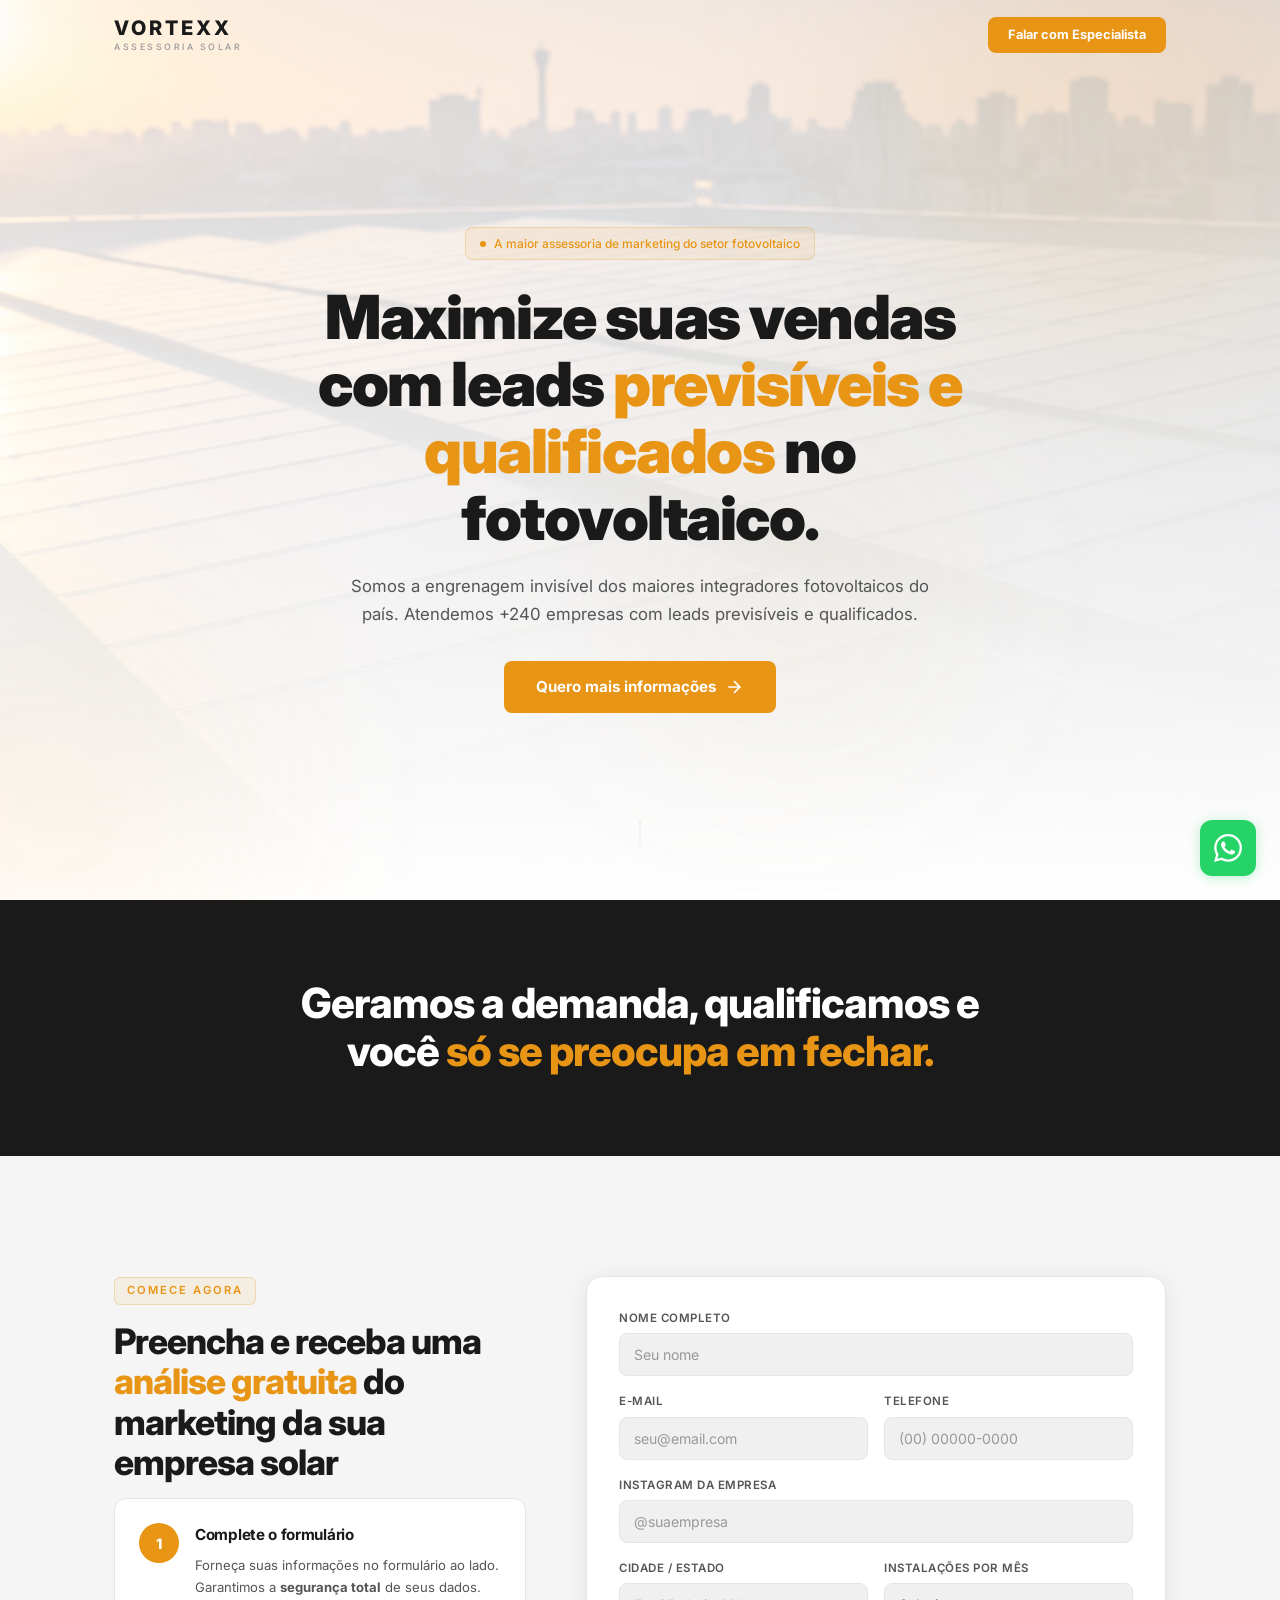
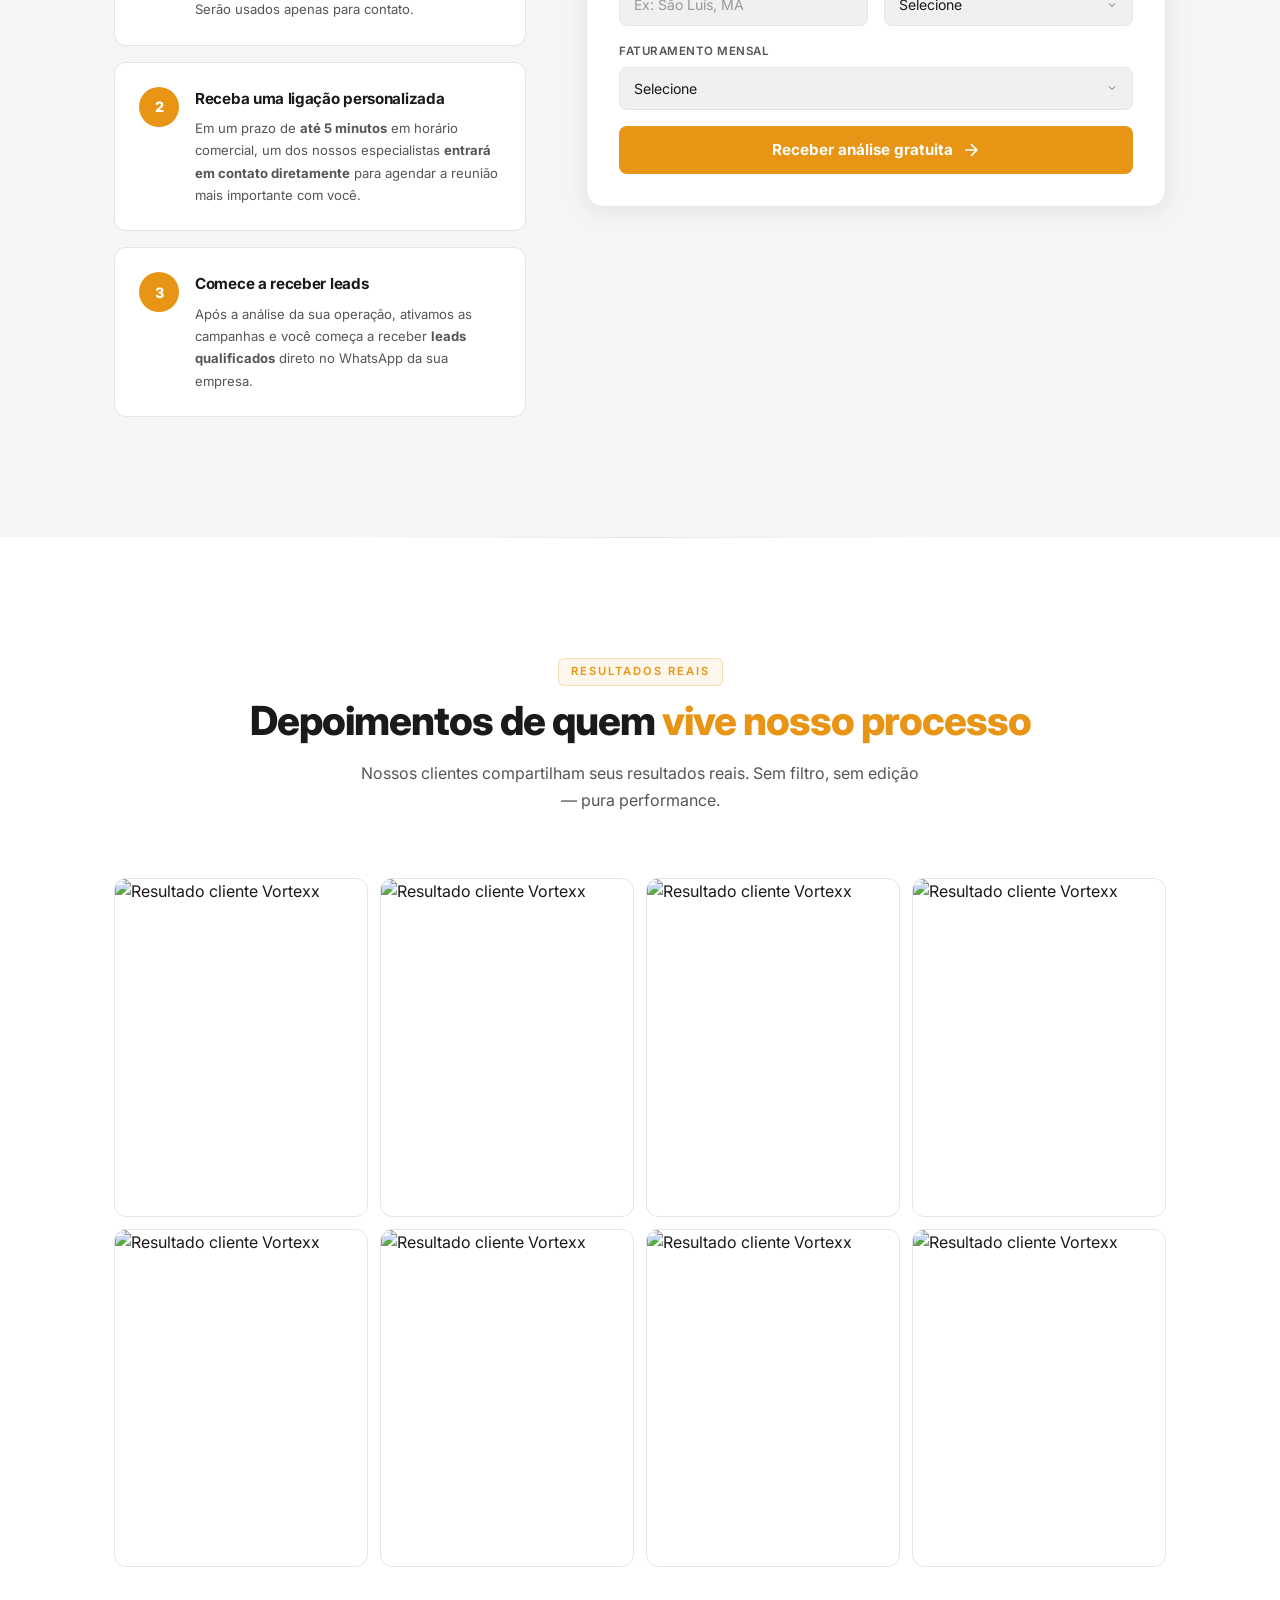
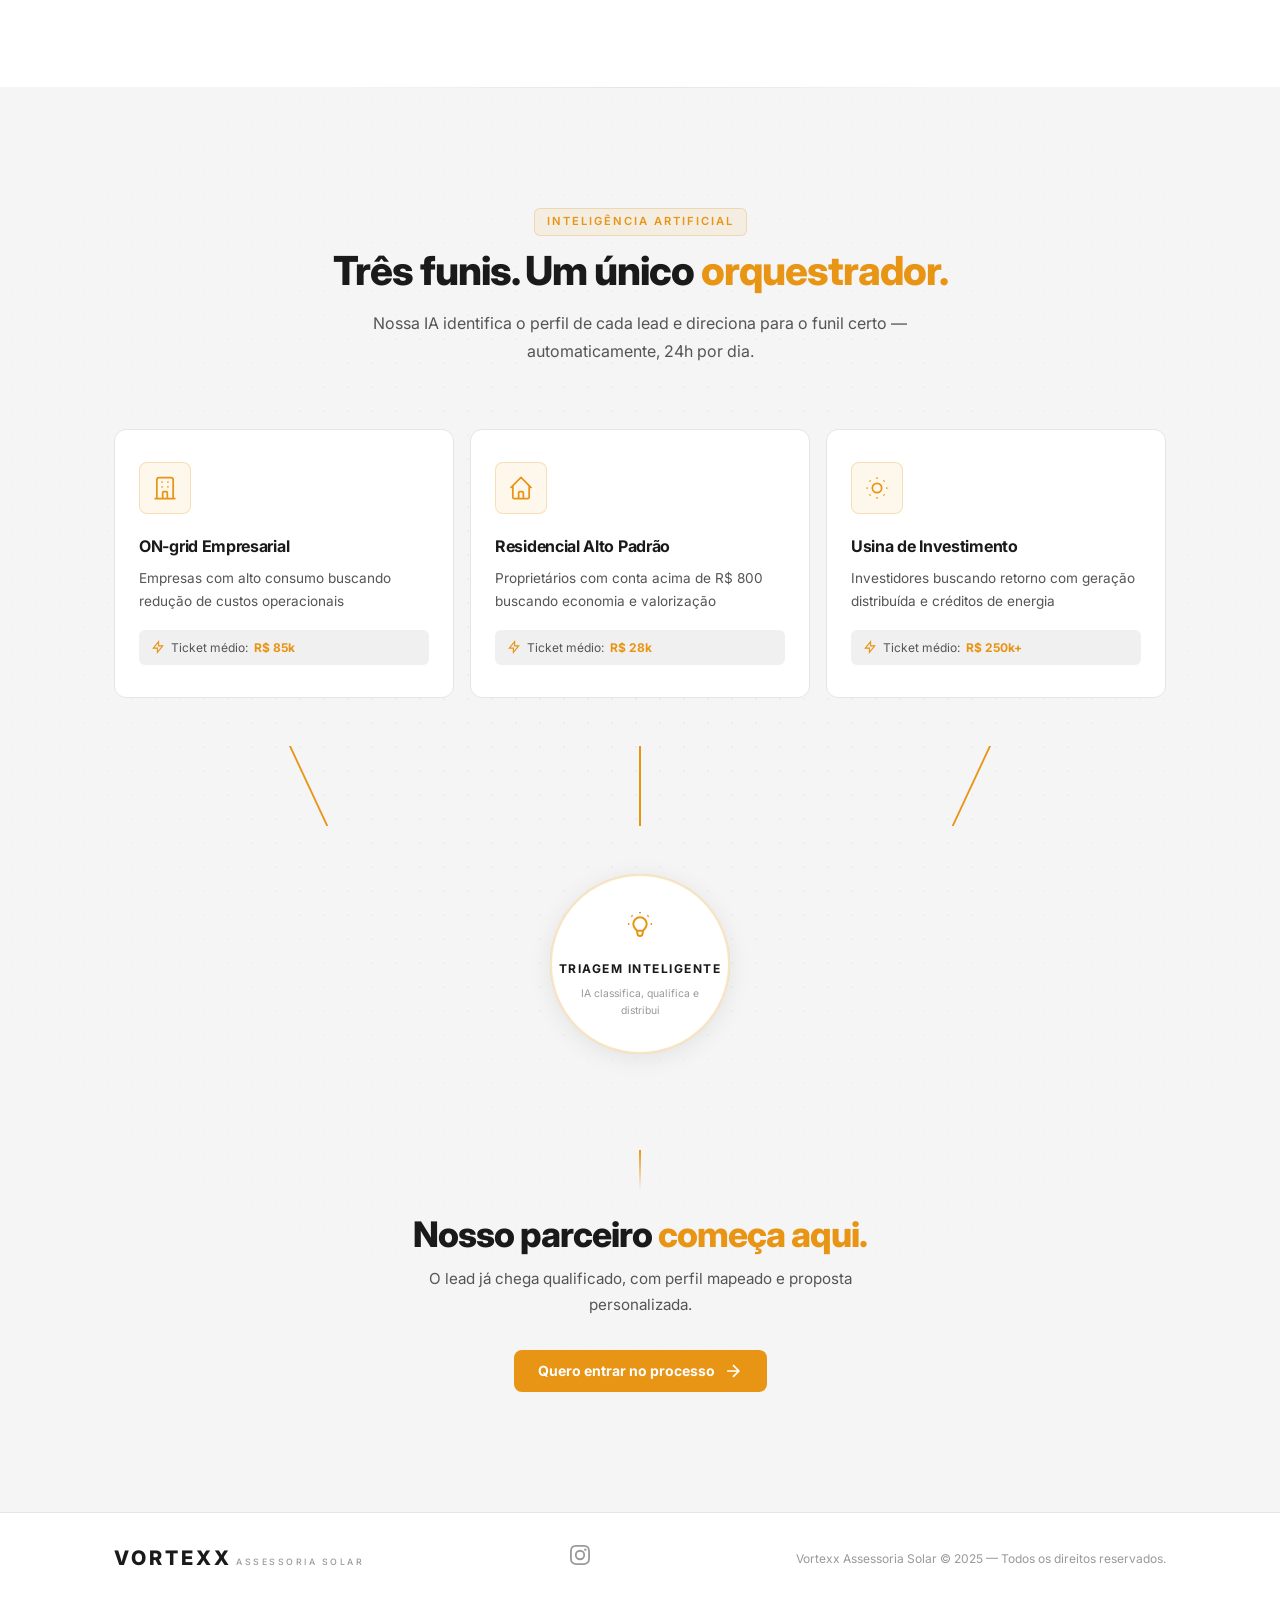
==== index.html @ 4681b2d1 "feat: step cards na lateral do formulário - 3 cards numerados: Complete o formulário, Receba ligação" ====
<!DOCTYPE html>
<html lang="pt-BR">
<head>
    <meta charset="UTF-8">
    <meta name="viewport" content="width=device-width, initial-scale=1.0">
    <title>Vortexx Assessoria Solar | Leads Qualificados para Fotovoltaico</title>
    <meta name="description" content="Maximize suas vendas com leads previsíveis e qualificados no fotovoltaico. Processo único de captação de leads.">
    <link rel="preconnect" href="https://fonts.googleapis.com">
    <link rel="preconnect" href="https://fonts.gstatic.com" crossorigin>
    <link href="https://fonts.googleapis.com/css2?family=Inter:wght@300;400;500;600;700;800;900&display=swap" rel="stylesheet">
    <link rel="stylesheet" href="style.css">
</head>
<body>

    <!-- Floating WhatsApp Button -->
    <a href="https://wa.me/5585981992658?text=Gostaria+de+saber+mais+informa%C3%A7%C3%B5es+sobre+a+assessoria+Vortexx"
       class="whatsapp-float" target="_blank" aria-label="Fale conosco no WhatsApp">
        <svg width="28" height="28" viewBox="0 0 24 24" fill="white">
            <path d="M17.472 14.382c-.297-.149-1.758-.867-2.03-.967-.273-.099-.471-.148-.67.15-.197.297-.767.966-.94 1.164-.173.199-.347.223-.644.075-.297-.15-1.255-.463-2.39-1.475-.883-.788-1.48-1.761-1.653-2.059-.173-.297-.018-.458.13-.606.134-.133.298-.347.446-.52.149-.174.198-.298.298-.497.099-.198.05-.371-.025-.52-.075-.149-.669-1.612-.916-2.207-.242-.579-.487-.5-.669-.51-.173-.008-.371-.01-.57-.01-.198 0-.52.074-.792.372-.272.297-1.04 1.016-1.04 2.479 0 1.462 1.065 2.875 1.213 3.074.149.198 2.096 3.2 5.077 4.487.709.306 1.262.489 1.694.625.712.227 1.36.195 1.871.118.571-.085 1.758-.719 2.006-1.413.248-.694.248-1.289.173-1.413-.074-.124-.272-.198-.57-.347m-5.421 7.403h-.004a9.87 9.87 0 01-5.031-1.378l-.361-.214-3.741.982.998-3.648-.235-.374a9.86 9.86 0 01-1.51-5.26c.001-5.45 4.436-9.884 9.888-9.884 2.64 0 5.122 1.03 6.988 2.898a9.825 9.825 0 012.893 6.994c-.003 5.45-4.437 9.884-9.885 9.884m8.413-18.297A11.815 11.815 0 0012.05 0C5.495 0 .16 5.335.157 11.892c0 2.096.547 4.142 1.588 5.945L.057 24l6.305-1.654a11.882 11.882 0 005.683 1.448h.005c6.554 0 11.89-5.335 11.893-11.893a11.821 11.821 0 00-3.48-8.413z"/>
        </svg>
    </a>

    <!-- Navigation -->
    <nav class="navbar" id="navbar">
        <div class="container nav-content">
            <div class="nav-logo">
                <span class="logo-text">VORTEXX</span>
                <span class="logo-sub">ASSESSORIA SOLAR</span>
            </div>
            <a href="#formulario" class="nav-cta">Falar com Especialista</a>
        </div>
    </nav>

    <!-- ========== HERO ========== -->
    <section class="hero">
        <div class="hero-bg-effects">
            <div class="hero-orb hero-orb-1"></div>
            <div class="hero-orb hero-orb-2"></div>
            <div class="hero-orb hero-orb-3"></div>
        </div>
        <div class="container hero-content">
            <div class="hero-badge fade-up">
                <span class="badge-dot"></span>
                A maior assessoria de marketing do setor fotovoltaico
            </div>
            <h1 class="fade-up delay-1">
                Maximize suas vendas com leads <span class="gradient-text">previsíveis e qualificados</span> no fotovoltaico.
            </h1>
            <p class="hero-subtitle fade-up delay-2">
                Somos a engrenagem invisível dos maiores integradores fotovoltaicos do país.
                Atendemos +240 empresas com leads previsíveis e qualificados.
            </p>
            <div class="hero-ctas fade-up delay-3">
                <a href="#formulario" class="btn btn-accent btn-large">
                    Quero mais informações
                    <svg width="20" height="20" viewBox="0 0 24 24" fill="none" stroke="currentColor" stroke-width="2">
                        <path d="M5 12h14M12 5l7 7-7 7"/>
                    </svg>
                </a>
            </div>
        </div>
        <div class="hero-scroll-indicator">
            <div class="scroll-line"></div>
        </div>
    </section>

    <!-- ========== STATEMENT ========== -->
    <section class="section statement-section">
        <div class="container">
            <div class="statement-content fade-up">
                <h2>Geramos a demanda, qualificamos e você <span class="gradient-text">só se preocupa em fechar.</span></h2>
            </div>
        </div>
    </section>

    <!-- ========== FORM SECTION ========== -->
    <section class="section form-section" id="formulario">
        <div class="container">
            <div class="form-wrapper">
                <div class="form-text fade-up">
                    <span class="section-tag">Comece Agora</span>
                    <h2>Preencha e receba uma <span class="gradient-text">análise gratuita</span> do marketing da sua empresa solar</h2>
                    <div class="form-steps">
                        <div class="form-step-card">
                            <div class="form-step-number">1</div>
                            <div class="form-step-content">
                                <h4>Complete o formulário</h4>
                                <p>Forneça suas informações no formulário ao lado. Garantimos a <strong>segurança total</strong> de seus dados. Serão usados apenas para contato.</p>
                            </div>
                        </div>
                        <div class="form-step-card">
                            <div class="form-step-number">2</div>
                            <div class="form-step-content">
                                <h4>Receba uma ligação personalizada</h4>
                                <p>Em um prazo de <strong>até 5 minutos</strong> em horário comercial, um dos nossos especialistas <strong>entrará em contato diretamente</strong> para agendar a reunião mais importante com você.</p>
                            </div>
                        </div>
                        <div class="form-step-card">
                            <div class="form-step-number">3</div>
                            <div class="form-step-content">
                                <h4>Comece a receber leads</h4>
                                <p>Após a análise da sua operação, ativamos as campanhas e você começa a receber <strong>leads qualificados</strong> direto no WhatsApp da sua empresa.</p>
                            </div>
                        </div>
                    </div>
                </div>
                <div class="form-card fade-up delay-1">
                    <form id="leadForm" class="lead-form">
                        <div class="form-group">
                            <label for="nome">Nome completo</label>
                            <input type="text" id="nome" name="nome" placeholder="Seu nome" required>
                        </div>
                        <div class="form-row">
                            <div class="form-group">
                                <label for="email">E-mail</label>
                                <input type="email" id="email" name="email" placeholder="seu@email.com" required>
                            </div>
                            <div class="form-group">
                                <label for="telefone">Telefone</label>
                                <input type="tel" id="telefone" name="telefone" placeholder="(00) 00000-0000" required>
                            </div>
                        </div>
                        <div class="form-group">
                            <label for="instagram">Instagram da Empresa</label>
                            <input type="text" id="instagram" name="instagram" placeholder="@suaempresa" required>
                        </div>
                        <div class="form-row">
                            <div class="form-group">
                                <label for="cidade">Cidade / Estado</label>
                                <input type="text" id="cidade" name="cidade" placeholder="Ex: São Luís, MA">
                            </div>
                            <div class="form-group">
                                <label for="instalacoes">Instalações por mês</label>
                                <select id="instalacoes" name="instalacoes">
                                    <option value="" disabled selected>Selecione</option>
                                    <option value="1-5">1 a 5</option>
                                    <option value="6-15">6 a 15</option>
                                    <option value="16-30">16 a 30</option>
                                    <option value="31-50">31 a 50</option>
                                    <option value="50+">Mais de 50</option>
                                </select>
                            </div>
                        </div>
                        <div class="form-group">
                            <label for="faturamento">Faturamento mensal</label>
                            <select id="faturamento" name="faturamento">
                                <option value="" disabled selected>Selecione</option>
                                <option value="ate-30k">Até R$ 30 mil</option>
                                <option value="30k-50k">De R$ 30 mil até R$ 50 mil</option>
                                <option value="50k-100k">De R$ 50 mil até R$ 100 mil</option>
                                <option value="100k-250k">De R$ 100 mil até R$ 250 mil</option>
                                <option value="250k-500k">De R$ 250 mil até R$ 500 mil</option>
                                <option value="500k+">Mais de R$ 500 mil</option>
                            </select>
                        </div>
                        <button type="submit" class="btn btn-accent btn-large btn-full">
                            Receber análise gratuita
                            <svg width="20" height="20" viewBox="0 0 24 24" fill="none" stroke="currentColor" stroke-width="2">
                                <path d="M5 12h14M12 5l7 7-7 7"/>
                            </svg>
                        </button>
                    </form>
                </div>
            </div>
        </div>
    </section>

    <!-- ========== RESULTS / TESTIMONIALS ========== -->
    <section class="section results-section" id="resultados">
        <div class="container">
            <div class="section-header fade-up">
                <span class="section-tag">Resultados Reais</span>
                <h2>Depoimentos de quem <span class="gradient-text">vive nosso processo</span></h2>
                <p class="section-desc">Nossos clientes compartilham seus resultados reais. Sem filtro, sem edição — pura performance.</p>
            </div>
            <div class="results-gallery fade-up delay-1">
                <div class="result-card">
                    <div class="result-img"><img src="https://vortexxassessoria.com.br/wp-content/uploads/2024/03/IMG_8372.jpg" alt="Resultado cliente Vortexx" loading="lazy"></div>
                    <div class="result-overlay"><span>Ver Resultado</span></div>
                </div>
                <div class="result-card">
                    <div class="result-img"><img src="https://vortexxassessoria.com.br/wp-content/uploads/2024/03/IMG_8371.jpg" alt="Resultado cliente Vortexx" loading="lazy"></div>
                    <div class="result-overlay"><span>Ver Resultado</span></div>
                </div>
                <div class="result-card">
                    <div class="result-img"><img src="https://vortexxassessoria.com.br/wp-content/uploads/2024/03/IMG_8370.jpg" alt="Resultado cliente Vortexx" loading="lazy"></div>
                    <div class="result-overlay"><span>Ver Resultado</span></div>
                </div>
                <div class="result-card">
                    <div class="result-img"><img src="https://vortexxassessoria.com.br/wp-content/uploads/2024/03/IMG_8369.jpg" alt="Resultado cliente Vortexx" loading="lazy"></div>
                    <div class="result-overlay"><span>Ver Resultado</span></div>
                </div>
                <div class="result-card">
                    <div class="result-img"><img src="https://vortexxassessoria.com.br/wp-content/uploads/2024/03/IMG_8368.jpg" alt="Resultado cliente Vortexx" loading="lazy"></div>
                    <div class="result-overlay"><span>Ver Resultado</span></div>
                </div>
                <div class="result-card">
                    <div class="result-img"><img src="https://vortexxassessoria.com.br/wp-content/uploads/2024/03/IMG_8367-1.jpg" alt="Resultado cliente Vortexx" loading="lazy"></div>
                    <div class="result-overlay"><span>Ver Resultado</span></div>
                </div>
                <div class="result-card">
                    <div class="result-img"><img src="https://vortexxassessoria.com.br/wp-content/uploads/2024/03/WhatsApp-Image-2024-03-27-at-12.18.12.jpeg" alt="Resultado cliente Vortexx" loading="lazy"></div>
                    <div class="result-overlay"><span>Ver Resultado</span></div>
                </div>
                <div class="result-card">
                    <div class="result-img"><img src="https://vortexxassessoria.com.br/wp-content/uploads/2024/03/WhatsApp-Image-2024-03-27-at-15.23.43.jpeg" alt="Resultado cliente Vortexx" loading="lazy"></div>
                    <div class="result-overlay"><span>Ver Resultado</span></div>
                </div>
            </div>
        </div>
    </section>

    <!-- ========== FUNIS CONVERGENTES ========== -->
    <section class="section funnels-section" id="funis">
        <div class="funnels-bg-grid"></div>
        <div class="container">
            <div class="section-header fade-up">
                <span class="section-tag">Inteligência Artificial</span>
                <h2>Três funis. Um único <span class="gradient-text">orquestrador.</span></h2>
                <p class="section-desc">Nossa IA identifica o perfil de cada lead e direciona para o funil certo — automaticamente, 24h por dia.</p>
            </div>

            <div class="funnels-stage" id="funnelsStage">
                <div class="funnel-sentinel" data-phase="appear"></div>

                <div class="funnels-row">
                    <div class="funnel-card" data-funnel="enterprise">
                        <div class="funnel-card-accent"></div>
                        <div class="funnel-icon">
                            <svg width="28" height="28" viewBox="0 0 24 24" fill="none" stroke="currentColor" stroke-width="1.5">
                                <path d="M19 21V5a2 2 0 00-2-2H7a2 2 0 00-2 2v16m14 0h2m-2 0h-5m-9 0H3m2 0h5M9 7h1m-1 4h1m4-4h1m-1 4h1m-5 10v-5a1 1 0 011-1h2a1 1 0 011 1v5m-4 0h4"/>
                            </svg>
                        </div>
                        <h3>ON-grid Empresarial</h3>
                        <p>Empresas com alto consumo buscando redução de custos operacionais</p>
                        <div class="funnel-stat">
                            <svg width="14" height="14" viewBox="0 0 24 24" fill="none" stroke="currentColor" stroke-width="2"><path d="M13 10V3L4 14h7v7l9-11h-7z"/></svg>
                            Ticket médio: <strong>R$ 85k</strong>
                        </div>
                    </div>
                    <div class="funnel-card" data-funnel="residential">
                        <div class="funnel-card-accent"></div>
                        <div class="funnel-icon">
                            <svg width="28" height="28" viewBox="0 0 24 24" fill="none" stroke="currentColor" stroke-width="1.5">
                                <path d="M3 12l2-2m0 0l7-7 7 7M5 10v10a1 1 0 001 1h3m10-11l2 2m-2-2v10a1 1 0 01-1 1h-3m-6 0a1 1 0 001-1v-4a1 1 0 011-1h2a1 1 0 011 1v4a1 1 0 001 1m-6 0h6"/>
                            </svg>
                        </div>
                        <h3>Residencial Alto Padrão</h3>
                        <p>Proprietários com conta acima de R$ 800 buscando economia e valorização</p>
                        <div class="funnel-stat">
                            <svg width="14" height="14" viewBox="0 0 24 24" fill="none" stroke="currentColor" stroke-width="2"><path d="M13 10V3L4 14h7v7l9-11h-7z"/></svg>
                            Ticket médio: <strong>R$ 28k</strong>
                        </div>
                    </div>
                    <div class="funnel-card" data-funnel="usina">
                        <div class="funnel-card-accent"></div>
                        <div class="funnel-icon">
                            <svg width="28" height="28" viewBox="0 0 24 24" fill="none" stroke="currentColor" stroke-width="1.5">
                                <path d="M12 3v1m0 16v1m9-9h-1M4 12H3m15.364 6.364l-.707-.707M6.343 6.343l-.707-.707m12.728 0l-.707.707M6.343 17.657l-.707.707M16 12a4 4 0 11-8 0 4 4 0 018 0z"/>
                            </svg>
                        </div>
                        <h3>Usina de Investimento</h3>
                        <p>Investidores buscando retorno com geração distribuída e créditos de energia</p>
                        <div class="funnel-stat">
                            <svg width="14" height="14" viewBox="0 0 24 24" fill="none" stroke="currentColor" stroke-width="2"><path d="M13 10V3L4 14h7v7l9-11h-7z"/></svg>
                            Ticket médio: <strong>R$ 250k+</strong>
                        </div>
                    </div>
                </div>

                <div class="funnel-sentinel" data-phase="converge"></div>

                <div class="funnels-converge">
                    <div class="converge-line converge-line--left"></div>
                    <div class="converge-line converge-line--center"></div>
                    <div class="converge-line converge-line--right"></div>
                </div>

                <div class="funnel-sentinel" data-phase="triage"></div>

                <div class="funnels-hub">
                    <div class="hub-pulse"></div>
                    <div class="hub-core">
                        <div class="hub-icon">
                            <svg width="32" height="32" viewBox="0 0 24 24" fill="none" stroke="currentColor" stroke-width="1.5">
                                <path d="M9.663 17h4.673M12 3v1m6.364 1.636l-.707.707M21 12h-1M4 12H3m3.343-5.657l-.707-.707m2.828 9.9a5 5 0 117.072 0l-.548.547A3.374 3.374 0 0014 18.469V19a2 2 0 11-4 0v-.531c0-.895-.356-1.754-.988-2.386l-.548-.547z"/>
                            </svg>
                        </div>
                        <span class="hub-label">Triagem Inteligente</span>
                        <span class="hub-sub">IA classifica, qualifica e distribui</span>
                    </div>
                </div>

                <div class="funnel-sentinel" data-phase="reveal"></div>

                <div class="funnels-reveal">
                    <div class="reveal-line"></div>
                    <h3>Nosso parceiro <span class="gradient-text">começa aqui.</span></h3>
                    <p>O lead já chega qualificado, com perfil mapeado e proposta personalizada.</p>
                    <a href="#formulario" class="btn btn-accent">
                        Quero entrar no processo
                        <svg width="20" height="20" viewBox="0 0 24 24" fill="none" stroke="currentColor" stroke-width="2">
                            <path d="M5 12h14M12 5l7 7-7 7"/>
                        </svg>
                    </a>
                </div>
            </div>
        </div>
    </section>

    <!-- ========== FOOTER ========== -->
    <footer class="footer">
        <div class="container footer-content">
            <div class="footer-logo">
                <span class="logo-text">VORTEXX</span>
                <span class="logo-sub">ASSESSORIA SOLAR</span>
            </div>
            <div class="footer-links">
                <a href="https://www.instagram.com/vortexxassessoria/" target="_blank" aria-label="Instagram">
                    <svg width="20" height="20" viewBox="0 0 24 24" fill="currentColor"><path d="M12 2.163c3.204 0 3.584.012 4.85.07 3.252.148 4.771 1.691 4.919 4.919.058 1.265.069 1.645.069 4.849 0 3.205-.012 3.584-.069 4.849-.149 3.225-1.664 4.771-4.919 4.919-1.266.058-1.644.07-4.85.07-3.204 0-3.584-.012-4.849-.07-3.26-.149-4.771-1.699-4.919-4.92-.058-1.265-.07-1.644-.07-4.849 0-3.204.013-3.583.07-4.849.149-3.227 1.664-4.771 4.919-4.919 1.266-.057 1.645-.069 4.849-.069zM12 0C8.741 0 8.333.014 7.053.072 2.695.272.273 2.69.073 7.052.014 8.333 0 8.741 0 12c0 3.259.014 3.668.072 4.948.2 4.358 2.618 6.78 6.98 6.98C8.333 23.986 8.741 24 12 24c3.259 0 3.668-.014 4.948-.072 4.354-.2 6.782-2.618 6.979-6.98.059-1.28.073-1.689.073-4.948 0-3.259-.014-3.667-.072-4.947-.196-4.354-2.617-6.78-6.979-6.98C15.668.014 15.259 0 12 0zm0 5.838a6.162 6.162 0 100 12.324 6.162 6.162 0 000-12.324zM12 16a4 4 0 110-8 4 4 0 010 8zm6.406-11.845a1.44 1.44 0 100 2.881 1.44 1.44 0 000-2.881z"/></svg>
                </a>
            </div>
            <p class="footer-copy">Vortexx Assessoria Solar &copy; 2025 — Todos os direitos reservados.</p>
        </div>
    </footer>

    <!-- Lightbox -->
    <div class="lightbox" id="lightbox">
        <button class="lightbox-close" aria-label="Fechar">&times;</button>
        <img src="" alt="Resultado ampliado" id="lightbox-img">
    </div>

    <script src="script.js"></script>
</body>
</html>
---- style.css ----
/* ============================================
   VORTEXX ASSESSORIA SOLAR — LIGHT THEME
   Inspired by Alpha LP structure & spacing
   ============================================ */

:root {
    --background: #ffffff;
    --background-secondary: #f5f5f5;
    --card: #ffffff;
    --card-hover: #fafafa;
    --muted: #f0f0f0;

    --foreground: #1a1a1a;
    --foreground-secondary: #555555;
    --foreground-muted: #999999;

    --accent: #E89414;
    --accent-foreground: #ffffff;
    --accent-subtle: rgba(232, 148, 20, 0.08);
    --accent-border: rgba(232, 148, 20, 0.25);

    --success: #16a34a;
    --danger: #dc2626;

    --border: #e5e5e5;
    --border-subtle: #ebebeb;

    --section-padding: 120px 0;
    --container-max: 1100px;
    --transition-fast: 150ms cubic-bezier(0.4, 0, 0.2, 1);
    --transition-base: 250ms cubic-bezier(0.4, 0, 0.2, 1);
    --transition-slow: 500ms cubic-bezier(0.16, 1, 0.3, 1);
    --radius-sm: 6px;
    --radius-md: 8px;
    --radius-lg: 12px;
    --radius-xl: 16px;
}

/* ============================================
   RESET & BASE
   ============================================ */
*, *::before, *::after { margin: 0; padding: 0; box-sizing: border-box; }
html { scroll-behavior: smooth; -webkit-font-smoothing: antialiased; }
body {
    font-family: 'Inter', -apple-system, BlinkMacSystemFont, sans-serif;
    background: var(--background);
    color: var(--foreground);
    line-height: 1.6;
    overflow-x: hidden;
}
img { max-width: 100%; display: block; }
a { text-decoration: none; color: inherit; }
.container { max-width: var(--container-max); margin: 0 auto; padding: 0 24px; }

/* ============================================
   ANIMATIONS
   ============================================ */
.fade-up {
    opacity: 0; transform: translateY(24px); filter: blur(4px);
    transition: opacity 0.7s cubic-bezier(0.16,1,0.3,1), transform 0.7s cubic-bezier(0.16,1,0.3,1), filter 0.7s cubic-bezier(0.16,1,0.3,1);
}
.fade-up.visible { opacity: 1; transform: translateY(0); filter: blur(0); }
.delay-1 { transition-delay: 0.1s; }
.delay-2 { transition-delay: 0.2s; }
.delay-3 { transition-delay: 0.3s; }
.delay-4 { transition-delay: 0.4s; }

@keyframes float { 0%,100%{transform:translateY(0)} 50%{transform:translateY(-8px)} }
@keyframes pulse-subtle { 0%,100%{opacity:1} 50%{opacity:0.5} }
@keyframes scroll-down { 0%{transform:translateY(0);opacity:1} 50%{transform:translateY(8px);opacity:0.3} 100%{transform:translateY(0);opacity:1} }
@keyframes shimmer { 0%{transform:translateX(-100%)} 100%{transform:translateX(100%)} }
@keyframes orb-float { 0%,100%{transform:translate(0,0) scale(1)} 33%{transform:translate(30px,-20px) scale(1.05)} 66%{transform:translate(-20px,15px) scale(0.95)} }
@keyframes ticker-scroll { 0%{transform:translateX(0)} 100%{transform:translateX(-50%)} }

.stagger-children > * { opacity:0; transform:translateY(16px); }
.stagger-children.visible > * { opacity:1; transform:translateY(0); transition: opacity 0.5s cubic-bezier(0.16,1,0.3,1), transform 0.5s cubic-bezier(0.16,1,0.3,1); }
.stagger-children.visible > *:nth-child(1){transition-delay:.05s}
.stagger-children.visible > *:nth-child(2){transition-delay:.1s}
.stagger-children.visible > *:nth-child(3){transition-delay:.15s}
.stagger-children.visible > *:nth-child(4){transition-delay:.2s}
.stagger-children.visible > *:nth-child(5){transition-delay:.25s}
.stagger-children.visible > *:nth-child(6){transition-delay:.3s}
.stagger-children.visible > *:nth-child(7){transition-delay:.35s}
.stagger-children.visible > *:nth-child(8){transition-delay:.4s}

.scroll-progress { position:fixed; top:0; left:0; height:2px; background:var(--accent); z-index:9999; transform-origin:left; transform:scaleX(0); }

/* ============================================
   WHATSAPP FLOAT
   ============================================ */
.whatsapp-float {
    position:fixed; bottom:24px; right:24px; width:56px; height:56px;
    background:#25d366; border-radius:var(--radius-lg);
    display:flex; align-items:center; justify-content:center;
    z-index:1000; box-shadow:0 2px 12px rgba(37,211,102,0.3); transition:var(--transition-base);
}
.whatsapp-float:hover { transform:translateY(-2px); box-shadow:0 4px 20px rgba(37,211,102,0.4); }

/* ============================================
   NAVIGATION
   ============================================ */
.navbar {
    position:fixed; top:0; left:0; right:0; z-index:100; padding:16px 0;
    transition:var(--transition-base); background:transparent;
}
.navbar.scrolled {
    background:rgba(255,255,255,0.92); backdrop-filter:blur(12px); -webkit-backdrop-filter:blur(12px);
    border-bottom:1px solid var(--border); padding:12px 0;
    box-shadow:0 1px 8px rgba(0,0,0,0.06);
}
.nav-content { display:flex; align-items:center; justify-content:space-between; }
.nav-logo { display:flex; flex-direction:column; }
.logo-text { font-size:1.25rem; font-weight:800; letter-spacing:3px; color:var(--foreground); line-height:1.2; }
.logo-sub { font-size:0.55rem; letter-spacing:2.5px; color:var(--foreground-muted); font-weight:500; text-transform:uppercase; }
.nav-cta {
    padding:8px 20px; background:var(--accent); color:var(--accent-foreground);
    font-weight:700; font-size:0.8rem; border-radius:var(--radius-md); transition:var(--transition-base);
}
.nav-cta:hover { opacity:0.85; }

/* ============================================
   BUTTONS
   ============================================ */
.btn {
    display:inline-flex; align-items:center; gap:8px; padding:10px 24px;
    font-weight:700; font-size:0.875rem; border-radius:var(--radius-md);
    transition:var(--transition-base); border:none; cursor:pointer; font-family:inherit;
    position:relative; overflow:hidden;
}
.btn-accent { background:var(--accent); color:var(--accent-foreground); }
.btn-accent:hover { opacity:0.85; }
.btn-accent::after {
    content:''; position:absolute; top:0; left:-100%; width:60%; height:100%;
    background:linear-gradient(90deg,transparent,rgba(255,255,255,0.25),transparent);
}
.btn-accent:hover::after { animation:shimmer 0.6s ease forwards; }
.btn-accent svg { transition:transform var(--transition-base); }
.btn-accent:hover svg { transform:translateX(3px); }
.btn-large { padding:14px 32px; font-size:0.95rem; }
.btn-full { width:100%; justify-content:center; }

/* ============================================
   HERO
   ============================================ */
.hero {
    min-height:100vh; display:flex; align-items:center; justify-content:center;
    text-align:center; position:relative; padding:120px 0 80px; overflow:hidden;
    background:url('assets/images/hero-bg.png') center center / cover no-repeat;
}
.hero::before {
    content:''; position:absolute; inset:0;
    background:linear-gradient(180deg, rgba(255,255,255,0.80) 0%, rgba(255,255,255,0.90) 50%, #ffffff 100%);
    z-index:0;
}
.hero-bg-effects { position:absolute; inset:0; pointer-events:none; overflow:hidden; }
.hero-orb { position:absolute; border-radius:50%; filter:blur(100px); animation:orb-float 20s ease-in-out infinite; }
.hero-orb-1 { width:500px; height:500px; background:rgba(232,148,20,0.10); top:-150px; right:-100px; }
.hero-orb-2 { width:400px; height:400px; background:rgba(232,148,20,0.07); bottom:-100px; left:-150px; animation-delay:-7s; }
.hero-orb-3 { width:300px; height:300px; background:rgba(232,148,20,0.05); top:50%; left:50%; transform:translate(-50%,-50%); animation-delay:-14s; }

.hero-content { position:relative; z-index:1; max-width:800px; margin:0 auto; }
.hero-badge {
    display:inline-flex; align-items:center; gap:8px; padding:6px 14px;
    background:var(--accent-subtle); border:1px solid var(--accent-border);
    border-radius:var(--radius-md); font-size:0.75rem; color:var(--accent); font-weight:500; margin-bottom:24px;
}
.badge-dot { width:6px; height:6px; background:var(--accent); border-radius:50%; animation:pulse-subtle 2s ease infinite; }
.hero h1 {
    font-size:clamp(2.2rem,5vw,3.8rem); line-height:1.1; font-weight:900;
    margin-bottom:20px; letter-spacing:-1.5px;
}
.gradient-text { color:var(--accent); }
.hero-subtitle { font-size:1.05rem; color:var(--foreground-secondary); line-height:1.7; margin-bottom:32px; max-width:600px; margin-left:auto; margin-right:auto; }
.hero-ctas { display:flex; gap:12px; justify-content:center; }
.hero-scroll-indicator { position:absolute; bottom:40px; left:50%; transform:translateX(-50%); }
.scroll-line { width:1px; height:40px; background:linear-gradient(to bottom,var(--border),transparent); animation:scroll-down 2s ease infinite; }

/* ============================================
   TICKER / MARQUEE
   ============================================ */
.ticker {
    background:var(--accent); padding:14px 0; overflow:hidden; position:relative;
}
.ticker-track { display:flex; width:max-content; animation:ticker-scroll 30s linear infinite; }
.ticker-items { display:flex; align-items:center; gap:0; flex-shrink:0; }
.ticker-item {
    font-size:0.8rem; font-weight:800; color:var(--accent-foreground);
    text-transform:uppercase; letter-spacing:2px; white-space:nowrap; padding:0 20px;
}
.ticker-sep { color:rgba(0,0,0,0.25); font-size:0.5rem; padding:0 8px; }

/* ============================================
   SECTIONS COMMON
   ============================================ */
.section { padding:var(--section-padding); position:relative; }
.section-header { text-align:center; margin-bottom:64px; }
.section-tag {
    display:inline-block; font-size:0.7rem; font-weight:600; text-transform:uppercase;
    letter-spacing:2px; color:var(--accent); margin-bottom:12px; padding:4px 12px;
    background:var(--accent-subtle); border:1px solid var(--accent-border); border-radius:var(--radius-sm);
}
.section-header h2 { font-size:clamp(1.7rem,3.5vw,2.5rem); font-weight:800; line-height:1.15; margin-bottom:16px; letter-spacing:-1px; }
.section-desc { font-size:1rem; color:var(--foreground-secondary); max-width:560px; margin:0 auto; line-height:1.7; }
.section + .section::before {
    content:''; position:absolute; top:0; left:50%; transform:translateX(-50%);
    width:min(80%,600px); height:1px; background:linear-gradient(90deg,transparent,var(--border),transparent);
}

/* ============================================
   STATEMENT SECTION
   ============================================ */
.statement-section { padding:80px 0; background:var(--foreground); }
.statement-section::before { display:none !important; }
.statement-section + .section::before { display:none !important; }
.statement-content { text-align:center; max-width:700px; margin:0 auto; }
.statement-content h2 {
    font-size:clamp(1.6rem,3.5vw,2.6rem); font-weight:800; line-height:1.15;
    letter-spacing:-1px; color:var(--background);
}

/* ============================================
   FORM SECTION
   ============================================ */
.form-section { background:var(--background-secondary); }
.form-wrapper { display:grid; grid-template-columns:1fr 1fr; gap:60px; align-items:start; }
.form-text .section-tag { display:inline-block; text-align:left; margin-bottom:16px; }
.form-text h2 { font-size:clamp(1.5rem,3vw,2.2rem); font-weight:800; line-height:1.15; margin-bottom:16px; letter-spacing:-1px; text-align:left; }
.form-text p { color:var(--foreground-secondary); line-height:1.7; font-size:0.95rem; margin-bottom:28px; }
.form-trust { display:flex; flex-direction:column; gap:12px; }
.form-trust-item { display:flex; align-items:center; gap:8px; font-size:0.8rem; color:var(--foreground-secondary); font-weight:500; }

.form-steps { display:flex; flex-direction:column; gap:16px; margin-top:8px; }
.form-step-card {
    display:flex; gap:16px; align-items:flex-start;
    background:var(--card); border:1px solid var(--border); border-radius:var(--radius-lg);
    padding:24px; transition:var(--transition-base);
}
.form-step-card:hover { border-color:var(--accent-border); }
.form-step-number {
    width:40px; height:40px; border-radius:50%; background:var(--accent);
    color:var(--accent-foreground); display:flex; align-items:center; justify-content:center;
    font-size:0.9rem; font-weight:800; flex-shrink:0;
}
.form-step-content h4 { font-size:0.95rem; font-weight:700; margin-bottom:6px; letter-spacing:-0.3px; }
.form-step-content p { font-size:0.82rem; color:var(--foreground-secondary); line-height:1.7; margin-bottom:0; }

.form-card {
    background:var(--card); border:1px solid var(--border); border-radius:var(--radius-xl);
    padding:32px; box-shadow:0 4px 24px rgba(0,0,0,0.08);
}
.lead-form { display:flex; flex-direction:column; gap:16px; }
.form-group { display:flex; flex-direction:column; gap:6px; }
.form-group label { font-size:0.72rem; font-weight:600; color:var(--foreground-secondary); text-transform:uppercase; letter-spacing:0.5px; }
.form-group input,
.form-group select {
    padding:12px 14px; background:var(--muted); border:1px solid var(--border);
    border-radius:var(--radius-md); color:var(--foreground); font-size:0.88rem; font-family:inherit;
    transition:var(--transition-fast); outline:none;
}
.form-group input::placeholder { color:var(--foreground-muted); }
.form-group input:focus,
.form-group select:focus { border-color:var(--accent); box-shadow:0 0 0 3px rgba(232,198,58,0.15); }
.form-group select { cursor:pointer; appearance:none; background-image:url("data:image/svg+xml,%3Csvg width='12' height='12' viewBox='0 0 24 24' fill='none' stroke='%236b6b6b' stroke-width='2' xmlns='http://www.w3.org/2000/svg'%3E%3Cpath d='M6 9l6 6 6-6'/%3E%3C/svg%3E"); background-repeat:no-repeat; background-position:right 14px center; padding-right:36px; }
.form-group select option { background:var(--card); color:var(--foreground); }
.form-row { display:grid; grid-template-columns:1fr 1fr; gap:16px; }

/* ============================================
   ABOUT SECTION
   ============================================ */
.about-section { background:var(--background); }
.about-wrapper { text-align:center; max-width:800px; margin:0 auto; }
.about-icon {
    width:64px; height:64px; border-radius:50%; background:var(--accent-subtle);
    border:1px solid var(--accent-border); display:flex; align-items:center; justify-content:center;
    margin:0 auto 24px; color:var(--accent);
}
.about-wrapper h2 { font-size:clamp(1.5rem,3vw,2.2rem); font-weight:800; line-height:1.2; margin-bottom:24px; letter-spacing:-0.5px; text-transform:uppercase; }
.about-wrapper p { color:var(--foreground-secondary); line-height:1.8; font-size:0.95rem; margin-bottom:16px; }

/* ============================================
   PROBLEM SECTION
   ============================================ */
.problem-section { background:var(--background-secondary); }
.problem-grid { display:grid; grid-template-columns:repeat(3,1fr); gap:16px; }
.problem-card {
    background:var(--card); border:1px solid var(--border); border-radius:var(--radius-lg);
    padding:32px 24px; transition:var(--transition-base); position:relative; overflow:hidden;
    box-shadow:0 1px 3px rgba(0,0,0,0.06);
}
.problem-card:hover { border-color:var(--foreground-muted); background:var(--card-hover); }
.problem-icon {
    width:48px; height:48px; border-radius:var(--radius-md);
    background:rgba(239,68,68,0.08); border:1px solid rgba(239,68,68,0.15);
    display:flex; align-items:center; justify-content:center; margin-bottom:20px; color:var(--danger);
}
.problem-card h3 { font-size:1rem; font-weight:700; margin-bottom:8px; letter-spacing:-0.3px; }
.problem-card p { font-size:0.85rem; color:var(--foreground-secondary); line-height:1.7; }

/* ============================================
   METRICS SECTION
   ============================================ */
.metrics-grid { display:grid; grid-template-columns:repeat(4,1fr); gap:16px; }
.metric-card {
    background:var(--card); border:1px solid var(--border); border-radius:var(--radius-lg);
    padding:32px 24px; text-align:center; transition:var(--transition-base);
}
.metric-card:hover { border-color:var(--accent-border); }
.metric-number { font-size:2.8rem; font-weight:900; color:var(--accent); line-height:1; margin-bottom:8px; letter-spacing:-2px; font-variant-numeric:tabular-nums; }
.metric-label { font-size:0.75rem; color:var(--foreground-muted); text-transform:uppercase; letter-spacing:1.5px; font-weight:600; margin-bottom:20px; }
.metric-bar { height:3px; background:var(--border); border-radius:100px; overflow:hidden; }
.metric-bar-fill { height:100%; background:var(--accent); border-radius:100px; width:0; transition:width 1.5s cubic-bezier(0.16,1,0.3,1); }

/* ============================================
   METHOD / JOURNEY SECTION
   ============================================ */
.method-section { background:var(--background-secondary); }
.journey-timeline { max-width:680px; margin:0 auto; position:relative; display:flex; flex-direction:column; gap:24px; }
.journey-line { position:absolute; left:24px; top:0; bottom:0; width:1px; background:linear-gradient(to bottom,var(--accent),var(--danger),var(--success)); opacity:0.2; }
.journey-step { display:flex; gap:20px; align-items:flex-start; }
.journey-marker {
    width:48px; height:48px; border-radius:var(--radius-md); background:var(--card);
    border:1px solid var(--accent-border); display:flex; align-items:center; justify-content:center;
    font-weight:800; font-size:0.9rem; color:var(--accent); flex-shrink:0; position:relative; z-index:1;
}
.journey-marker.danger { border-color:rgba(239,68,68,0.25); color:var(--danger); }
.journey-marker.success { border-color:rgba(34,197,94,0.25); color:var(--success); }
.journey-card { flex:1; background:var(--card); border:1px solid var(--border); border-radius:var(--radius-lg); padding:24px; transition:var(--transition-base); }
.journey-card:hover { border-color:var(--foreground-muted); }
.journey-phase { font-size:0.65rem; font-weight:700; text-transform:uppercase; letter-spacing:2px; color:var(--accent); margin-bottom:6px; }
.journey-phase.danger { color:var(--danger); }
.journey-phase.success { color:var(--success); }
.journey-card h3 { font-size:1.05rem; font-weight:700; margin-bottom:6px; letter-spacing:-0.3px; }
.journey-card p { font-size:0.85rem; color:var(--foreground-secondary); line-height:1.7; }

/* ============================================
   SERVICES SECTION
   ============================================ */
.services-section { background:var(--background); }
.services-grid { display:grid; grid-template-columns:repeat(3,1fr); gap:16px; }
.service-card {
    background:var(--card); border:1px solid var(--border); border-radius:var(--radius-lg);
    padding:32px 24px; transition:var(--transition-base); position:relative; overflow:hidden;
}
.service-card::before {
    content:''; position:absolute; top:0; left:0; right:0; height:2px;
    background:linear-gradient(90deg,transparent,var(--accent),transparent); opacity:0; transition:var(--transition-base);
}
.service-card:hover { border-color:var(--accent-border); }
.service-card:hover::before { opacity:1; }
.service-icon {
    width:52px; height:52px; border-radius:var(--radius-md); background:var(--accent-subtle);
    border:1px solid var(--accent-border); display:flex; align-items:center; justify-content:center;
    color:var(--accent); margin-bottom:20px;
}
.service-card h3 { font-size:1rem; font-weight:700; margin-bottom:8px; letter-spacing:-0.3px; }
.service-card p { font-size:0.85rem; color:var(--foreground-secondary); line-height:1.7; }

/* ============================================
   FUNIS CONVERGENTES SECTION
   ============================================ */
.funnels-section { background:var(--background-secondary); overflow:hidden; }
.funnels-bg-grid {
    position:absolute; inset:0;
    background-image:radial-gradient(circle,rgba(0,0,0,0.04) 1px,transparent 1px);
    background-size:24px 24px; pointer-events:none;
    mask-image:radial-gradient(ellipse 80% 60% at 50% 40%,black,transparent);
    -webkit-mask-image:radial-gradient(ellipse 80% 60% at 50% 40%,black,transparent);
}
.funnels-stage { position:relative; }
.funnel-sentinel { position:absolute; width:1px; height:1px; pointer-events:none; }
.funnel-sentinel[data-phase="appear"] { top:0; }
.funnel-sentinel[data-phase="converge"] { top:35%; }
.funnel-sentinel[data-phase="triage"] { top:55%; }
.funnel-sentinel[data-phase="reveal"] { top:80%; }

/* Funnel Cards Row */
.funnels-row { display:grid; grid-template-columns:repeat(3,1fr); gap:16px; margin-bottom:48px; }
.funnel-card {
    background:var(--card); border:1px solid var(--border); border-radius:var(--radius-lg);
    padding:32px 24px; position:relative; overflow:hidden; transition:all 0.8s cubic-bezier(0.16,1,0.3,1);
    opacity:0; transform:translateY(30px);
}
.funnel-card-accent {
    position:absolute; top:0; left:0; right:0; height:3px;
    background:var(--accent); transform:scaleX(0); transition:transform 0.6s cubic-bezier(0.16,1,0.3,1);
    transform-origin:center;
}
.funnel-card:hover { border-color:var(--accent-border); }
.funnel-card:hover .funnel-card-accent { transform:scaleX(1); }
.funnel-icon {
    width:52px; height:52px; border-radius:var(--radius-md); background:var(--accent-subtle);
    border:1px solid var(--accent-border); display:flex; align-items:center; justify-content:center;
    color:var(--accent); margin-bottom:20px;
}
.funnel-card h3 { font-size:1rem; font-weight:700; margin-bottom:8px; letter-spacing:-0.3px; }
.funnel-card p { font-size:0.85rem; color:var(--foreground-secondary); line-height:1.7; margin-bottom:16px; }
.funnel-stat {
    display:flex; align-items:center; gap:6px; font-size:0.75rem; color:var(--foreground-secondary);
    padding:8px 12px; background:var(--muted); border-radius:var(--radius-sm);
}
.funnel-stat svg { color:var(--accent); flex-shrink:0; }
.funnel-stat strong { color:var(--accent); }

/* Phase 1: Appear */
.funnels-stage.phase-appear .funnel-card { opacity:1; transform:translateY(0); }
.funnels-stage.phase-appear .funnel-card:nth-child(1) { transition-delay:0s; }
.funnels-stage.phase-appear .funnel-card:nth-child(2) { transition-delay:0.15s; }
.funnels-stage.phase-appear .funnel-card:nth-child(3) { transition-delay:0.3s; }

/* Convergence Lines */
.funnels-converge {
    display:flex; justify-content:center; align-items:stretch;
    height:80px; position:relative; margin-bottom:0;
}
.converge-line {
    position:absolute; width:2px; background:var(--border);
    transform-origin:top center; transition:all 0.8s cubic-bezier(0.16,1,0.3,1);
    opacity:0; height:0;
}
.converge-line--left { left:16.67%; height:80px; transform:rotate(0deg); }
.converge-line--center { left:50%; height:80px; transform:translateX(-50%); }
.converge-line--right { right:16.67%; height:80px; transform:rotate(0deg); }

/* Phase 2: Converge */
.funnels-stage.phase-converge .converge-line { opacity:1; height:80px; background:var(--accent); }
.funnels-stage.phase-converge .converge-line--left {
    transform:skewX(25deg); transition-delay:0s;
}
.funnels-stage.phase-converge .converge-line--center {
    transform:translateX(-50%); transition-delay:0.1s;
}
.funnels-stage.phase-converge .converge-line--right {
    transform:skewX(-25deg); transition-delay:0.2s;
}

/* Central Hub */
.funnels-hub {
    display:flex; justify-content:center; align-items:center;
    padding:48px 0; position:relative;
}
.hub-pulse {
    position:absolute; width:180px; height:180px; border-radius:50%;
    border:2px solid var(--accent-border); opacity:0;
    transition:opacity 0.6s ease, transform 1s ease;
    transform:scale(0.5);
}
.hub-core {
    display:flex; flex-direction:column; align-items:center; gap:8px;
    background:var(--card); border:2px solid var(--border); border-radius:50%;
    width:180px; height:180px; justify-content:center;
    position:relative; z-index:1;
    opacity:0; transform:scale(0.7);
    transition:all 0.8s cubic-bezier(0.16,1,0.3,1);
    box-shadow:0 4px 24px rgba(0,0,0,0.08);
}
.hub-icon { color:var(--accent); margin-bottom:4px; }
.hub-label { font-size:0.75rem; font-weight:700; text-transform:uppercase; letter-spacing:1.5px; color:var(--foreground); }
.hub-sub { font-size:0.65rem; color:var(--foreground-muted); text-align:center; padding:0 16px; }

/* Phase 3: Triage */
@keyframes hub-ring-pulse {
    0% { transform:scale(1); opacity:0.5; }
    100% { transform:scale(1.6); opacity:0; }
}
.funnels-stage.phase-triage .hub-core {
    opacity:1; transform:scale(1); border-color:var(--accent-border);
}
.funnels-stage.phase-triage .hub-pulse {
    opacity:1; transform:scale(1);
    animation:hub-ring-pulse 2s ease-out infinite;
}

/* Final Reveal */
.funnels-reveal {
    text-align:center; padding-top:48px;
    opacity:0; transform:translateY(20px);
    transition:all 0.8s cubic-bezier(0.16,1,0.3,1);
}
.reveal-line {
    width:2px; height:40px; background:linear-gradient(to bottom, var(--accent), transparent);
    margin:0 auto 24px;
    opacity:0; transform:scaleY(0); transform-origin:top;
    transition:all 0.6s cubic-bezier(0.16,1,0.3,1);
}
.funnels-reveal h3 {
    font-size:clamp(1.5rem,3vw,2.2rem); font-weight:800; line-height:1.15;
    margin-bottom:12px; letter-spacing:-1px;
}
.funnels-reveal p {
    font-size:0.95rem; color:var(--foreground-secondary); line-height:1.7;
    max-width:480px; margin:0 auto 32px;
}

/* Phase 4: Reveal */
.funnels-stage.phase-reveal .funnels-reveal { opacity:1; transform:translateY(0); }
.funnels-stage.phase-reveal .reveal-line { opacity:1; transform:scaleY(1); transition-delay:0.2s; }

/* ============================================
   FINANCING SECTION
   ============================================ */
.financing-wrapper { display:grid; grid-template-columns:1fr 1fr; gap:60px; align-items:center; }
.financing-text h2 { font-size:clamp(1.5rem,3vw,2.2rem); font-weight:800; line-height:1.15; margin-bottom:16px; letter-spacing:-1px; }
.financing-text p { color:var(--foreground-secondary); line-height:1.7; margin-bottom:32px; font-size:0.95rem; }
.financing-text .section-tag { display:inline-block; text-align:left; margin-bottom:16px; }
.financing-table { background:var(--card); border:1px solid var(--border); border-radius:var(--radius-lg); overflow:hidden; }
.table-header { display:grid; grid-template-columns:1.5fr 1fr 1fr; padding:14px 20px; background:var(--muted); border-bottom:1px solid var(--border); font-size:0.7rem; font-weight:600; text-transform:uppercase; letter-spacing:1.5px; color:var(--foreground-muted); }
.table-row { display:grid; grid-template-columns:1.5fr 1fr 1fr; padding:14px 20px; border-bottom:1px solid var(--border-subtle); font-size:0.85rem; align-items:center; transition:var(--transition-fast); }
.table-row:hover { background:rgba(0,0,0,0.02); }
.client-name { font-weight:500; }
.client-value { color:var(--foreground-secondary); font-variant-numeric:tabular-nums; }
.client-status.rejected { color:var(--danger); font-weight:600; font-size:0.75rem; }
.table-total { display:grid; grid-template-columns:1fr 1fr; padding:16px 20px; background:rgba(239,68,68,0.05); font-weight:700; }
.total-value { text-align:right; color:var(--danger); font-size:1.05rem; font-variant-numeric:tabular-nums; }

/* ============================================
   GEOGRAPHIC SECTION
   ============================================ */
.geo-section { background:var(--background-secondary); }
.geo-wrapper { display:grid; grid-template-columns:1fr 1.3fr; gap:60px; align-items:center; }
.geo-text h2 { font-size:clamp(1.5rem,3vw,2.2rem); font-weight:800; line-height:1.15; margin-bottom:16px; letter-spacing:-1px; }
.geo-text p { color:var(--foreground-secondary); line-height:1.7; font-size:0.95rem; }
.geo-text .section-tag { display:inline-block; text-align:left; margin-bottom:16px; }
.geo-chart { display:flex; flex-direction:column; gap:10px; }
.chart-item { display:grid; grid-template-columns:100px 1fr; align-items:center; gap:12px; }
.chart-city { font-size:0.78rem; color:var(--foreground-secondary); font-weight:500; text-align:right; }
.chart-bar-wrapper { height:20px; background:var(--border); border-radius:var(--radius-sm); overflow:hidden; }
.chart-bar { height:100%; background:var(--accent); border-radius:var(--radius-sm); width:0; transition:width 1.5s cubic-bezier(0.16,1,0.3,1); opacity:0.85; }

/* ============================================
   RESULTS SECTION
   ============================================ */
.results-section { background:var(--background); }
.results-gallery { display:grid; grid-template-columns:repeat(4,1fr); gap:12px; }
.result-card { position:relative; border-radius:var(--radius-lg); overflow:hidden; aspect-ratio:3/4; cursor:pointer; border:1px solid var(--border); transition:var(--transition-base); }
.result-card:hover { border-color:var(--foreground-muted); }
.result-img { width:100%; height:100%; }
.result-img img { width:100%; height:100%; object-fit:cover; transition:transform 0.5s cubic-bezier(0.16,1,0.3,1); }
.result-card:hover .result-img img { transform:scale(1.05); }
.result-overlay { position:absolute; inset:0; background:linear-gradient(to top,rgba(0,0,0,0.7),transparent 60%); display:flex; align-items:flex-end; justify-content:center; padding:16px; opacity:0; transition:var(--transition-base); }
.result-card:hover .result-overlay { opacity:1; }
.result-overlay span { font-size:0.78rem; font-weight:600; color:var(--accent); border:1px solid var(--accent-border); padding:6px 16px; border-radius:var(--radius-md); backdrop-filter:blur(8px); background:var(--accent-subtle); }

/* ============================================
   VIDEO SECTION
   ============================================ */
.video-section { background:var(--background-secondary); }
.video-wrapper {
    position:relative; width:100%; max-width:800px; margin:0 auto; aspect-ratio:16/9;
    border-radius:var(--radius-xl); overflow:hidden; border:1px solid var(--border);
    box-shadow:0 4px 24px rgba(0,0,0,0.08);
}
.video-wrapper iframe { position:absolute; top:0; left:0; width:100%; height:100%; }

/* ============================================
   FAQ SECTION
   ============================================ */
.faq-section { background:var(--background); }
.faq-list { max-width:700px; margin:0 auto; }
.faq-item { border-bottom:1px solid var(--border); }
.faq-question {
    width:100%; padding:22px 0; background:none; border:none; color:var(--foreground);
    font-size:0.95rem; font-weight:600; font-family:inherit; cursor:pointer;
    display:flex; align-items:center; justify-content:space-between; gap:16px; text-align:left;
}
.faq-question:hover { color:var(--accent); }
.faq-chevron { transition:transform var(--transition-base); flex-shrink:0; color:var(--foreground-muted); }
.faq-item.active .faq-chevron { transform:rotate(180deg); color:var(--accent); }
.faq-answer { max-height:0; overflow:hidden; transition:max-height 0.4s cubic-bezier(0.16,1,0.3,1); }
.faq-item.active .faq-answer { max-height:300px; }
.faq-answer p { padding-bottom:22px; font-size:0.88rem; color:var(--foreground-secondary); line-height:1.7; }

/* ============================================
   CTA SECTION
   ============================================ */
.cta-section { padding:140px 0; position:relative; overflow:hidden; }
.cta-bg-effects { position:absolute; inset:0; pointer-events:none; }
.cta-orb { position:absolute; border-radius:50%; filter:blur(120px); }
.cta-orb-1 { width:400px; height:400px; background:rgba(232,148,20,0.08); top:-150px; left:50%; transform:translateX(-50%); }
.cta-orb-2 { width:300px; height:300px; background:rgba(232,148,20,0.06); bottom:-100px; right:-100px; }
.cta-content { text-align:center; position:relative; z-index:1; }
.cta-content h2 { font-size:clamp(1.8rem,4vw,2.8rem); font-weight:800; line-height:1.15; margin-bottom:16px; letter-spacing:-1px; }
.cta-content p { font-size:1rem; color:var(--foreground-secondary); max-width:500px; margin:0 auto 40px; line-height:1.7; }
.cta-phone { display:flex; align-items:center; justify-content:center; gap:6px; margin-top:16px; color:var(--foreground-muted); font-size:0.85rem; }

/* ============================================
   FOOTER
   ============================================ */
.footer { border-top:1px solid var(--border); padding:32px 0; }
.footer-content { display:flex; align-items:center; justify-content:space-between; }
.footer-links { display:flex; gap:16px; }
.footer-links a { color:var(--foreground-muted); transition:var(--transition-fast); }
.footer-links a:hover { color:var(--accent); }
.footer-copy { font-size:0.75rem; color:var(--foreground-muted); }

/* ============================================
   LIGHTBOX
   ============================================ */
.lightbox {
    position:fixed; inset:0; background:rgba(0,0,0,0.80); backdrop-filter:blur(20px);
    display:flex; align-items:center; justify-content:center; z-index:2000;
    opacity:0; visibility:hidden; transition:var(--transition-base); cursor:pointer;
}
.lightbox.active { opacity:1; visibility:visible; }
.lightbox-close {
    position:absolute; top:20px; right:20px; width:44px; height:44px;
    background:#ffffff; border:none; border-radius:var(--radius-md);
    color:#1a1a1a; font-size:1.3rem; cursor:pointer;
    display:flex; align-items:center; justify-content:center;
}
#lightbox-img { max-width:90vw; max-height:90vh; border-radius:var(--radius-lg); object-fit:contain; transform:scale(0.95); transition:transform 0.4s cubic-bezier(0.16,1,0.3,1); }
.lightbox.active #lightbox-img { transform:scale(1); }

/* ============================================
   RESPONSIVE — TABLET
   ============================================ */
@media (max-width:1024px) {
    .hero-content { text-align:center; }
    .problem-grid { grid-template-columns:1fr; max-width:480px; margin:0 auto; }
    .metrics-grid { grid-template-columns:repeat(2,1fr); }
    .form-wrapper { grid-template-columns:1fr; gap:40px; }
    .form-text { text-align:center; }
    .form-text h2 { text-align:center; }
    .form-trust { align-items:center; }
    .financing-wrapper { grid-template-columns:1fr; gap:40px; }
    .financing-text { text-align:center; }
    .geo-wrapper { grid-template-columns:1fr; gap:40px; }
    .geo-text { text-align:center; }
    .services-grid { grid-template-columns:repeat(2,1fr); }
    .results-gallery { grid-template-columns:repeat(2,1fr); }

    .funnels-row { grid-template-columns:1fr; max-width:400px; margin:0 auto 48px; }
    .funnels-converge { display:none; }
    .hub-core { width:160px; height:160px; }
    .hub-pulse { width:160px; height:160px; }
}

/* ============================================
   RESPONSIVE — MOBILE
   ============================================ */
@media (max-width:640px) {
    :root { --section-padding:80px 0; }
    .hero { padding:100px 0 60px; }
    .hero h1 { font-size:1.8rem; }
    .metrics-grid { grid-template-columns:1fr 1fr; gap:10px; }
    .metric-card { padding:24px 16px; }
    .metric-number { font-size:2rem; }
    .journey-step { gap:12px; }
    .journey-marker { width:40px; height:40px; font-size:0.8rem; }
    .journey-line { left:20px; }
    .services-grid { grid-template-columns:1fr; max-width:480px; margin:0 auto; }
    .table-header,.table-row { grid-template-columns:1.2fr 1fr 0.8fr; padding:10px 14px; font-size:0.75rem; }
    .results-gallery { grid-template-columns:repeat(2,1fr); gap:8px; }
    .footer-content { flex-direction:column; gap:12px; text-align:center; }
    .nav-cta { padding:6px 14px; font-size:0.72rem; }
    .btn { padding:10px 20px; font-size:0.82rem; }
    .btn-large { padding:12px 24px; font-size:0.9rem; }
    .form-row { grid-template-columns:1fr; }
    .form-card { padding:24px 18px; }
    .chart-item { grid-template-columns:80px 1fr; gap:8px; }
    .chart-city { font-size:0.7rem; }
    .chart-bar-wrapper { height:16px; }

    .funnels-row { max-width:100%; }
    .funnel-card { padding:24px 18px; }
    .hub-core { width:140px; height:140px; }
    .hub-pulse { width:140px; height:140px; }
    .hub-label { font-size:0.68rem; letter-spacing:1px; }
    .hub-sub { font-size:0.6rem; }
    .funnels-reveal h3 { font-size:1.3rem; }
}
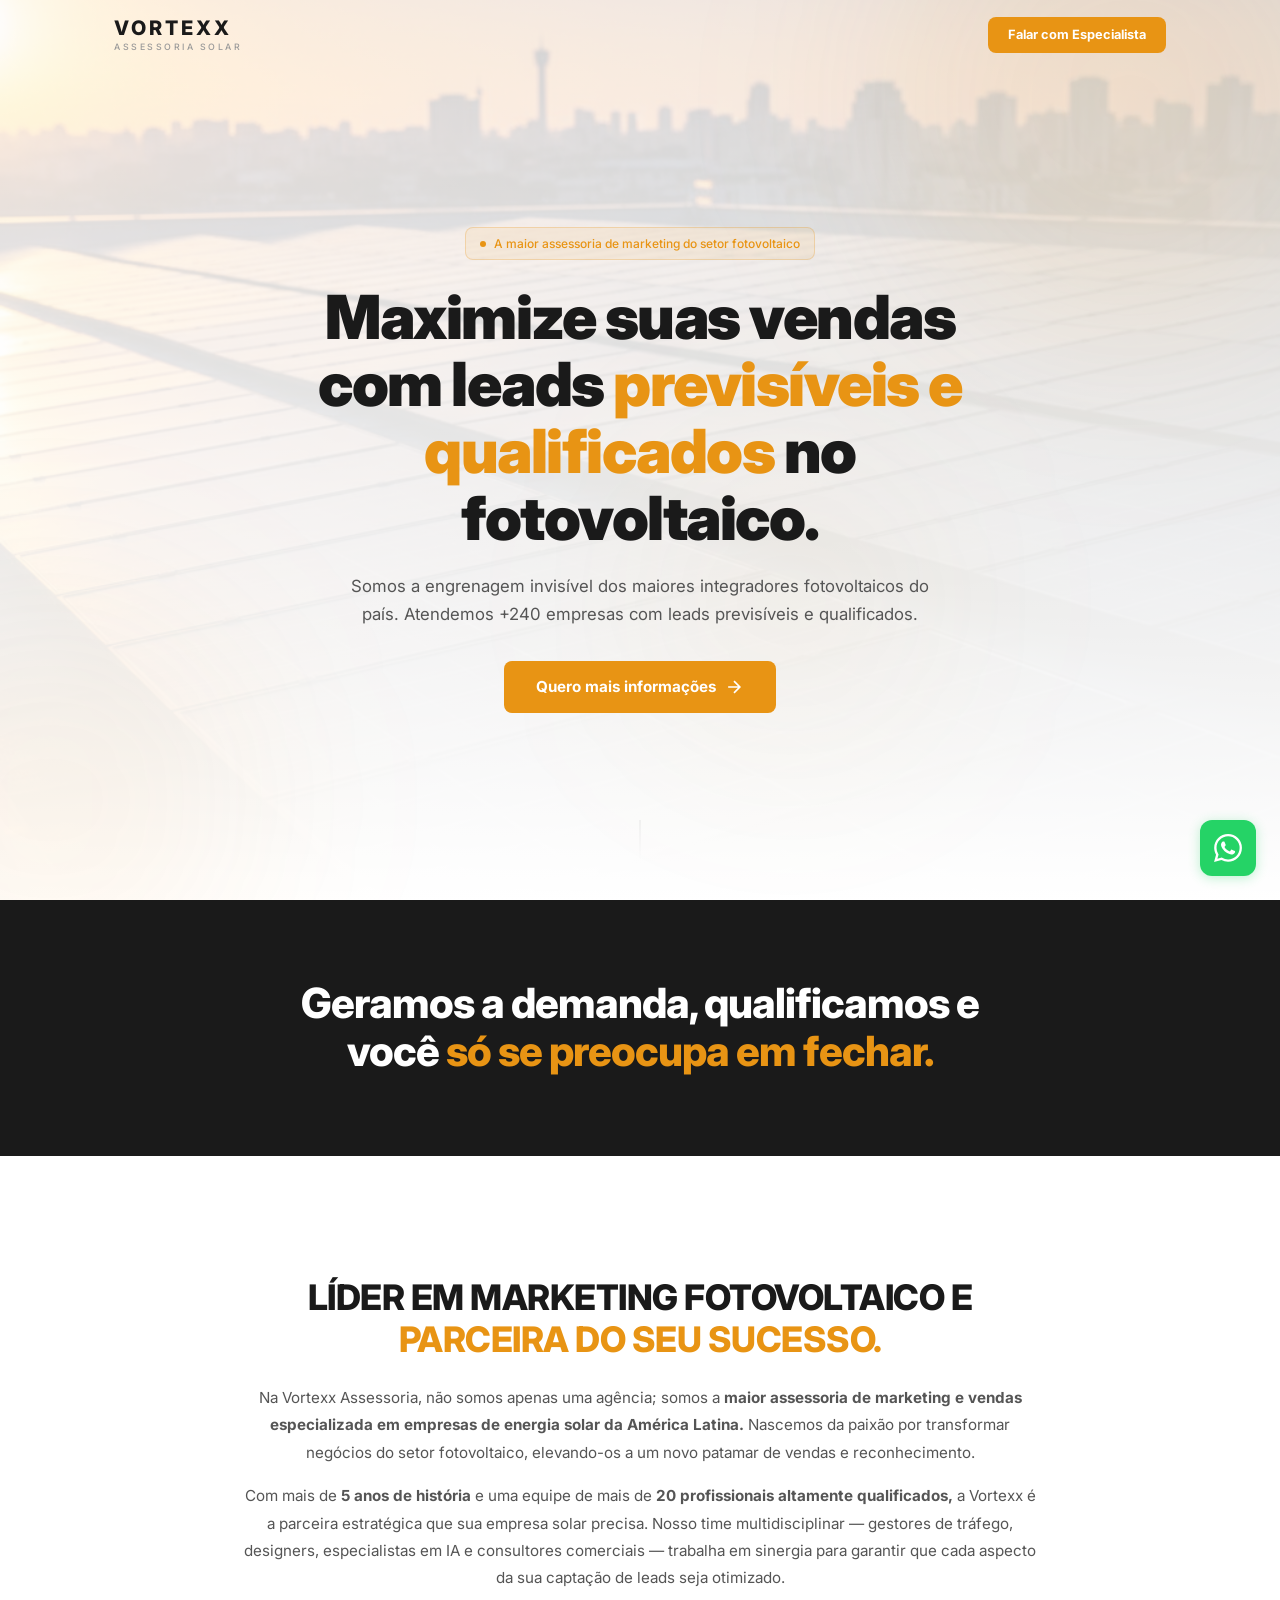
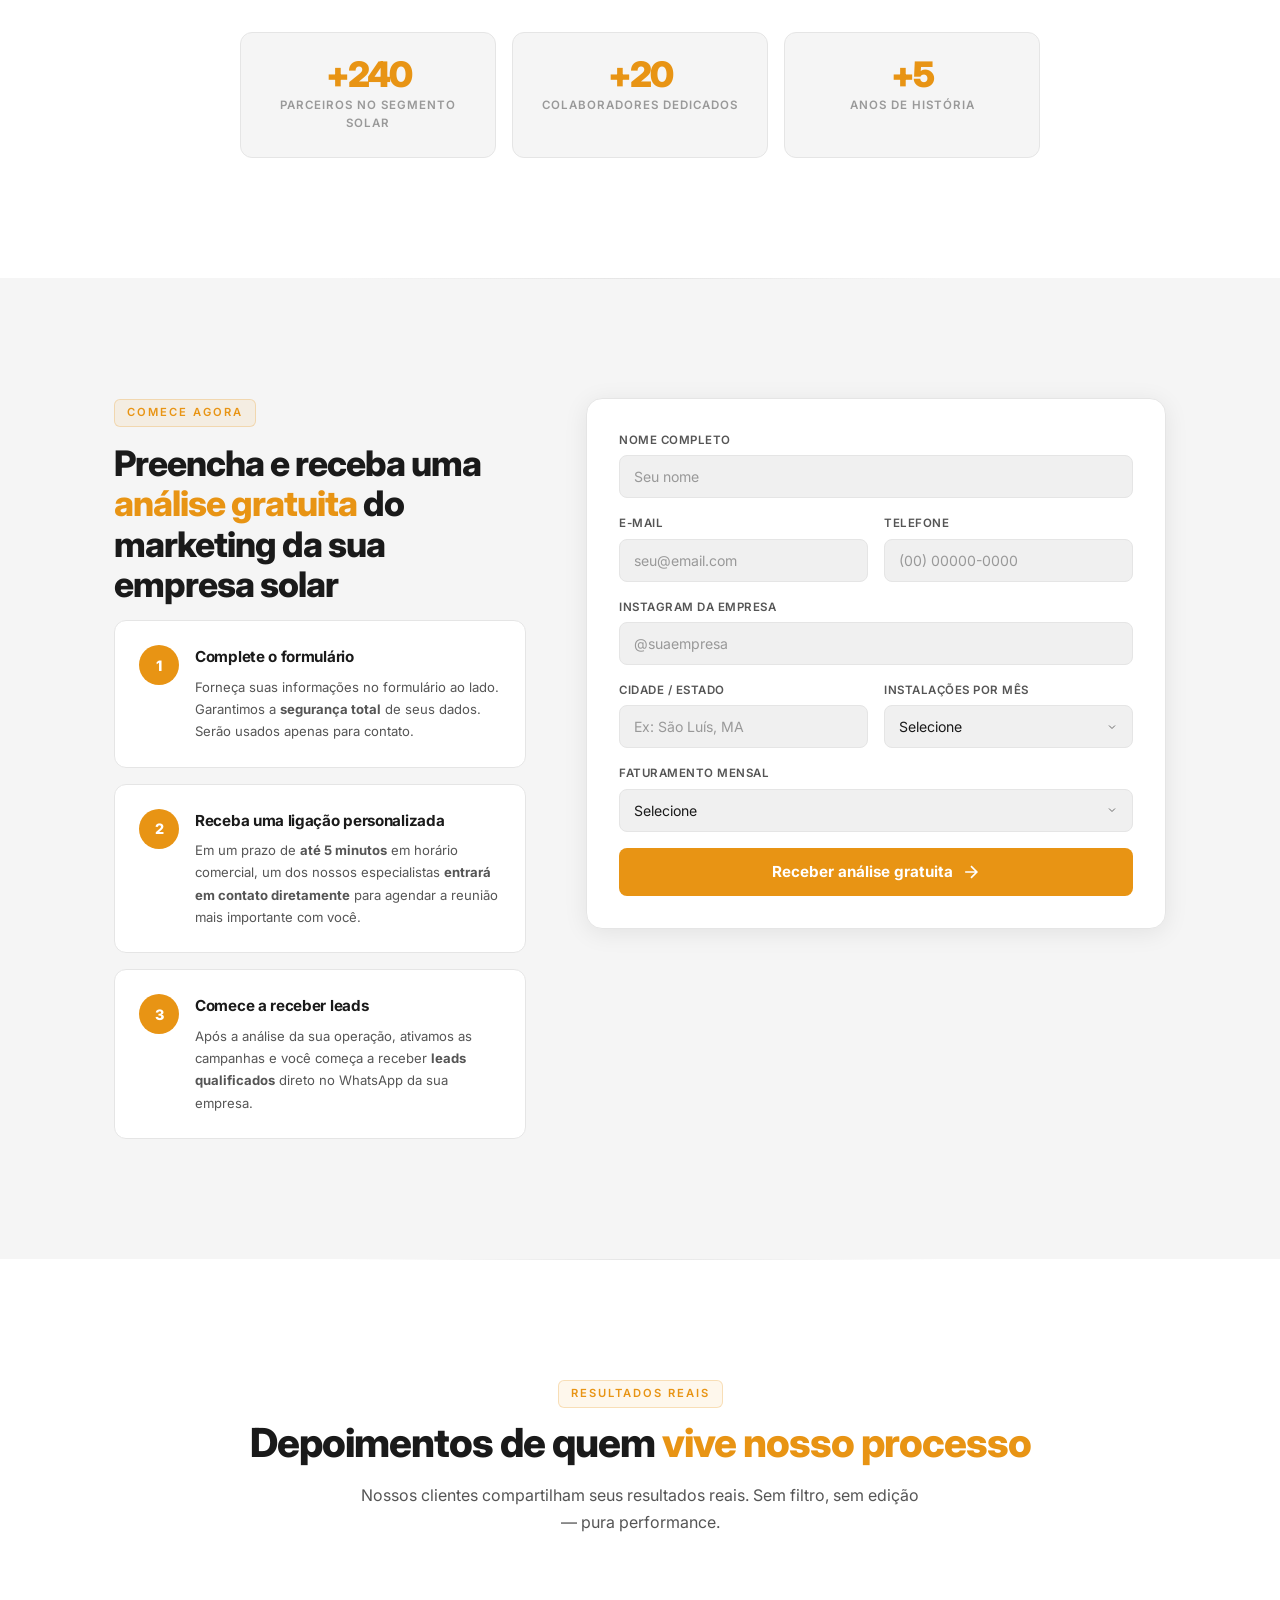
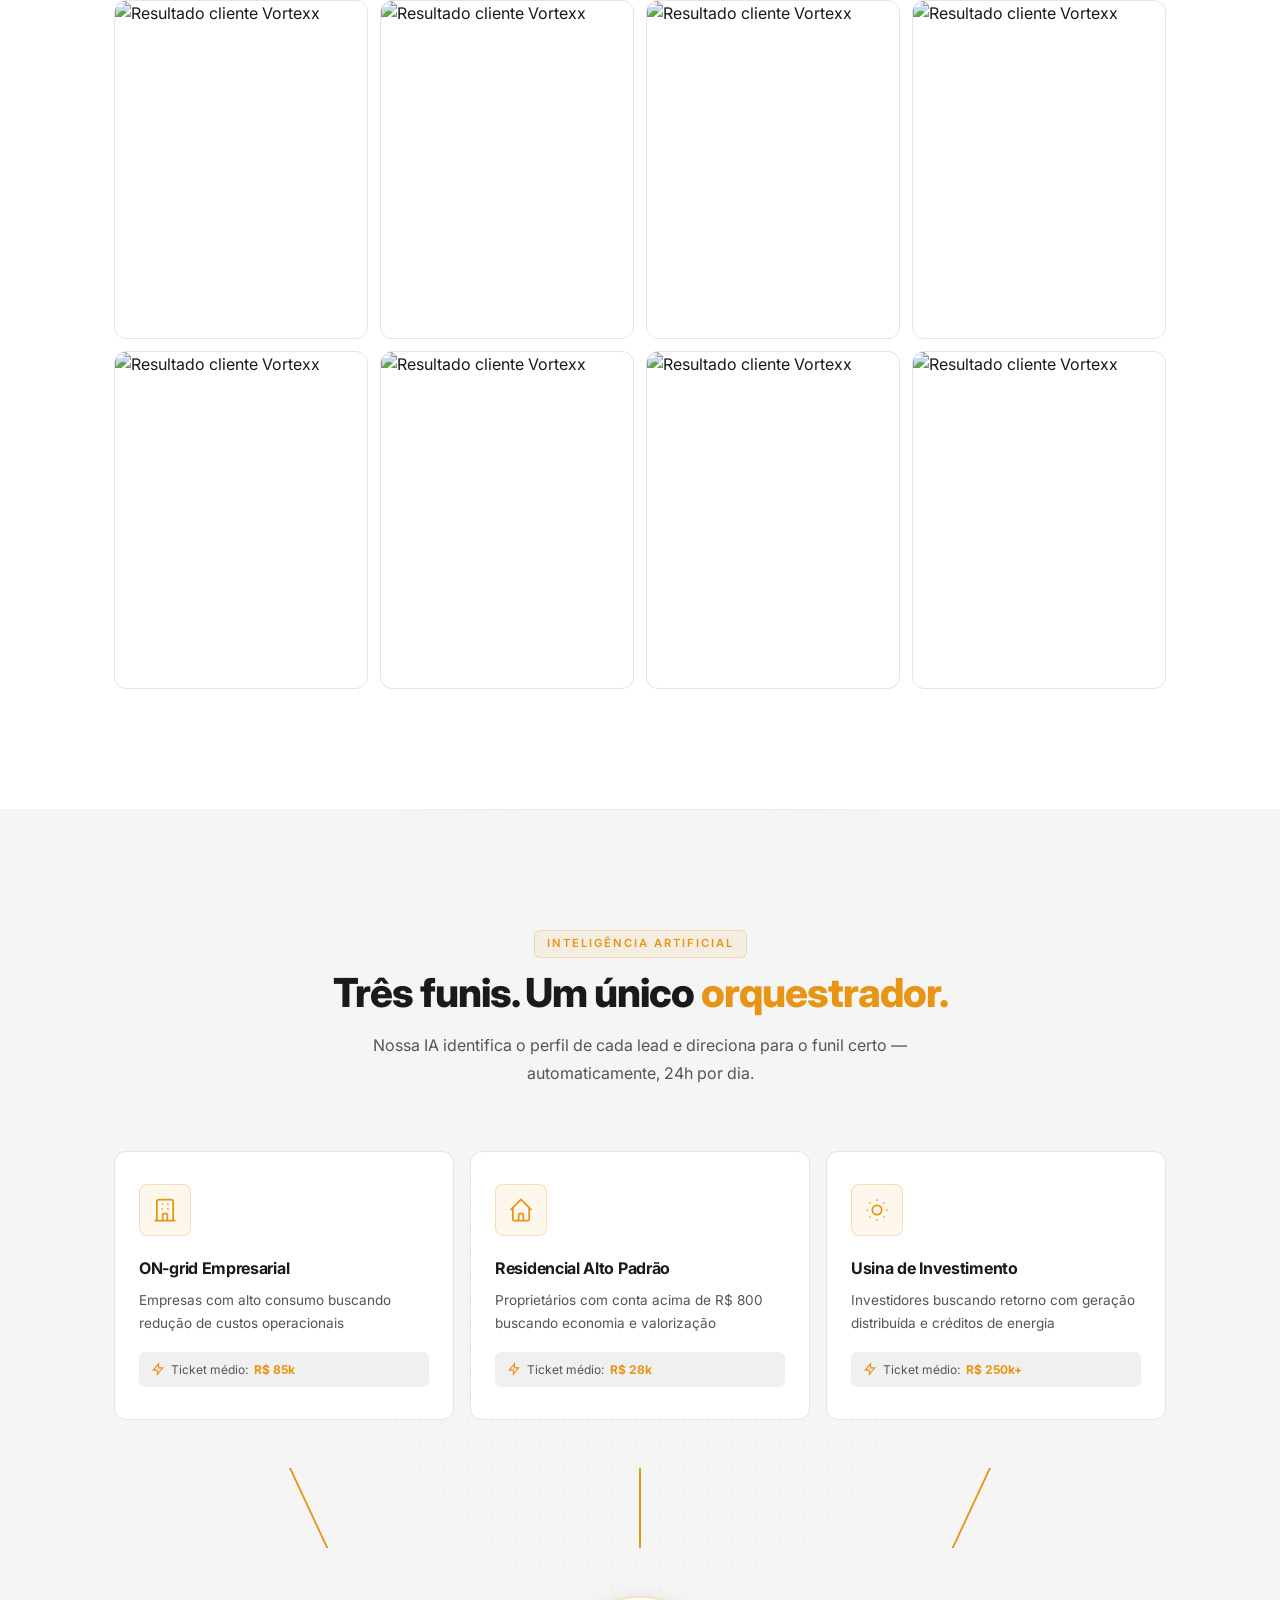
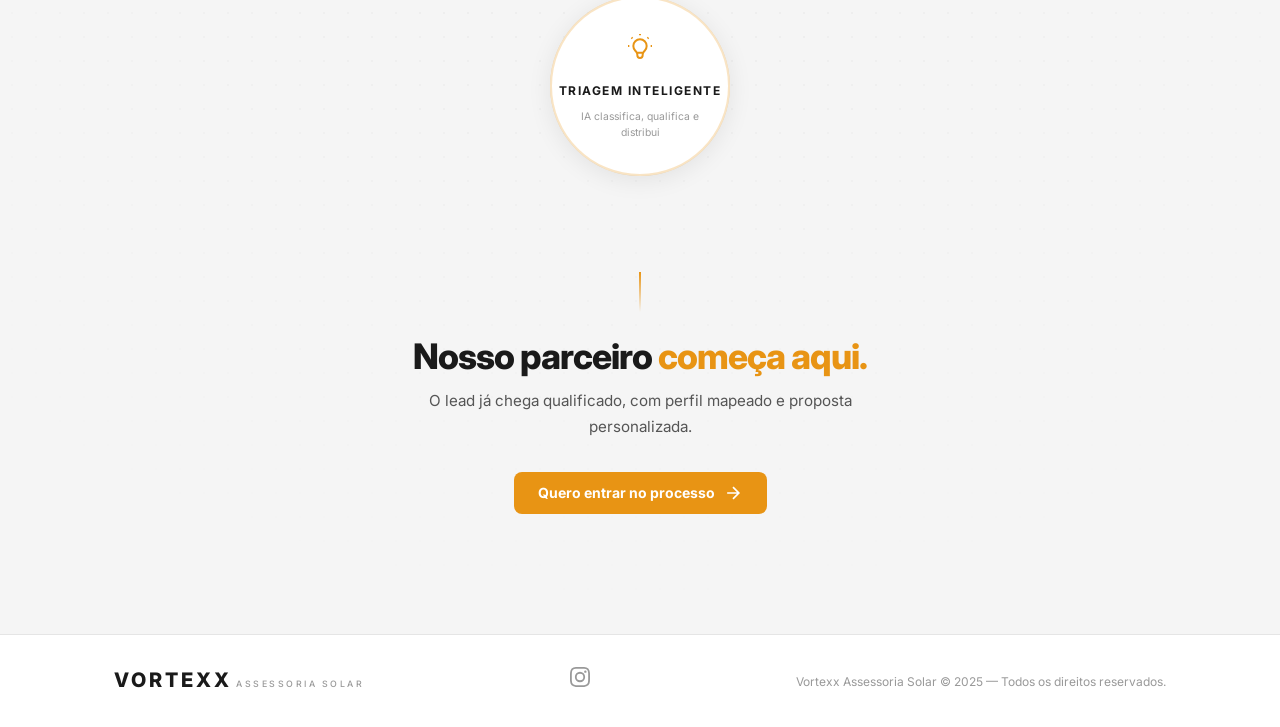
==== commit 3135c490: "feat: seção Quem Somos com história e números - Texto institucional: maior assessoria de marketing s" ====
--- a/index.html
+++ b/index.html
@@ -73,6 +73,31 @@
         </div>
     </section>
 
+    <!-- ========== QUEM SOMOS ========== -->
+    <section class="section about-section">
+        <div class="container">
+            <div class="about-wrapper fade-up">
+                <h2>LÍDER EM MARKETING FOTOVOLTAICO E <span class="gradient-text">PARCEIRA DO SEU SUCESSO.</span></h2>
+                <p>Na Vortexx Assessoria, não somos apenas uma agência; somos a <strong>maior assessoria de marketing e vendas especializada em empresas de energia solar da América Latina.</strong> Nascemos da paixão por transformar negócios do setor fotovoltaico, elevando-os a um novo patamar de vendas e reconhecimento.</p>
+                <p>Com mais de <strong>5 anos de história</strong> e uma equipe de mais de <strong>20 profissionais altamente qualificados,</strong> a Vortexx é a parceira estratégica que sua empresa solar precisa. Nosso time multidisciplinar — gestores de tráfego, designers, especialistas em IA e consultores comerciais — trabalha em sinergia para garantir que cada aspecto da sua captação de leads seja otimizado.</p>
+                <div class="about-numbers">
+                    <div class="about-number-item">
+                        <span class="about-number">+240</span>
+                        <span class="about-number-label">Parceiros no segmento solar</span>
+                    </div>
+                    <div class="about-number-item">
+                        <span class="about-number">+20</span>
+                        <span class="about-number-label">Colaboradores dedicados</span>
+                    </div>
+                    <div class="about-number-item">
+                        <span class="about-number">+5</span>
+                        <span class="about-number-label">Anos de história</span>
+                    </div>
+                </div>
+            </div>
+        </div>
+    </section>
+
     <!-- ========== FORM SECTION ========== -->
     <section class="section form-section" id="formulario">
         <div class="container">
--- a/style.css
+++ b/style.css
@@ -276,6 +276,17 @@
 }
 .about-wrapper h2 { font-size:clamp(1.5rem,3vw,2.2rem); font-weight:800; line-height:1.2; margin-bottom:24px; letter-spacing:-0.5px; text-transform:uppercase; }
 .about-wrapper p { color:var(--foreground-secondary); line-height:1.8; font-size:0.95rem; margin-bottom:16px; }
+.about-numbers {
+    display:grid; grid-template-columns:repeat(3,1fr); gap:16px; margin-top:40px;
+}
+.about-number-item {
+    display:flex; flex-direction:column; align-items:center; gap:4px;
+    padding:24px 16px; background:var(--background-secondary); border:1px solid var(--border);
+    border-radius:var(--radius-lg); transition:var(--transition-base);
+}
+.about-number-item:hover { border-color:var(--accent-border); }
+.about-number { font-size:2.2rem; font-weight:900; color:var(--accent); letter-spacing:-2px; line-height:1; }
+.about-number-label { font-size:0.72rem; font-weight:600; color:var(--foreground-muted); text-transform:uppercase; letter-spacing:1px; text-align:center; }
 
 /* ============================================
    PROBLEM SECTION
@@ -641,6 +652,10 @@
     :root { --section-padding:80px 0; }
     .hero { padding:100px 0 60px; }
     .hero h1 { font-size:1.8rem; }
+    .about-numbers { grid-template-columns:1fr; gap:10px; }
+    .about-number-item { flex-direction:row; gap:12px; padding:16px 20px; }
+    .about-number { font-size:1.6rem; }
+    .about-number-label { text-align:left; }
     .metrics-grid { grid-template-columns:1fr 1fr; gap:10px; }
     .metric-card { padding:24px 16px; }
     .metric-number { font-size:2rem; }
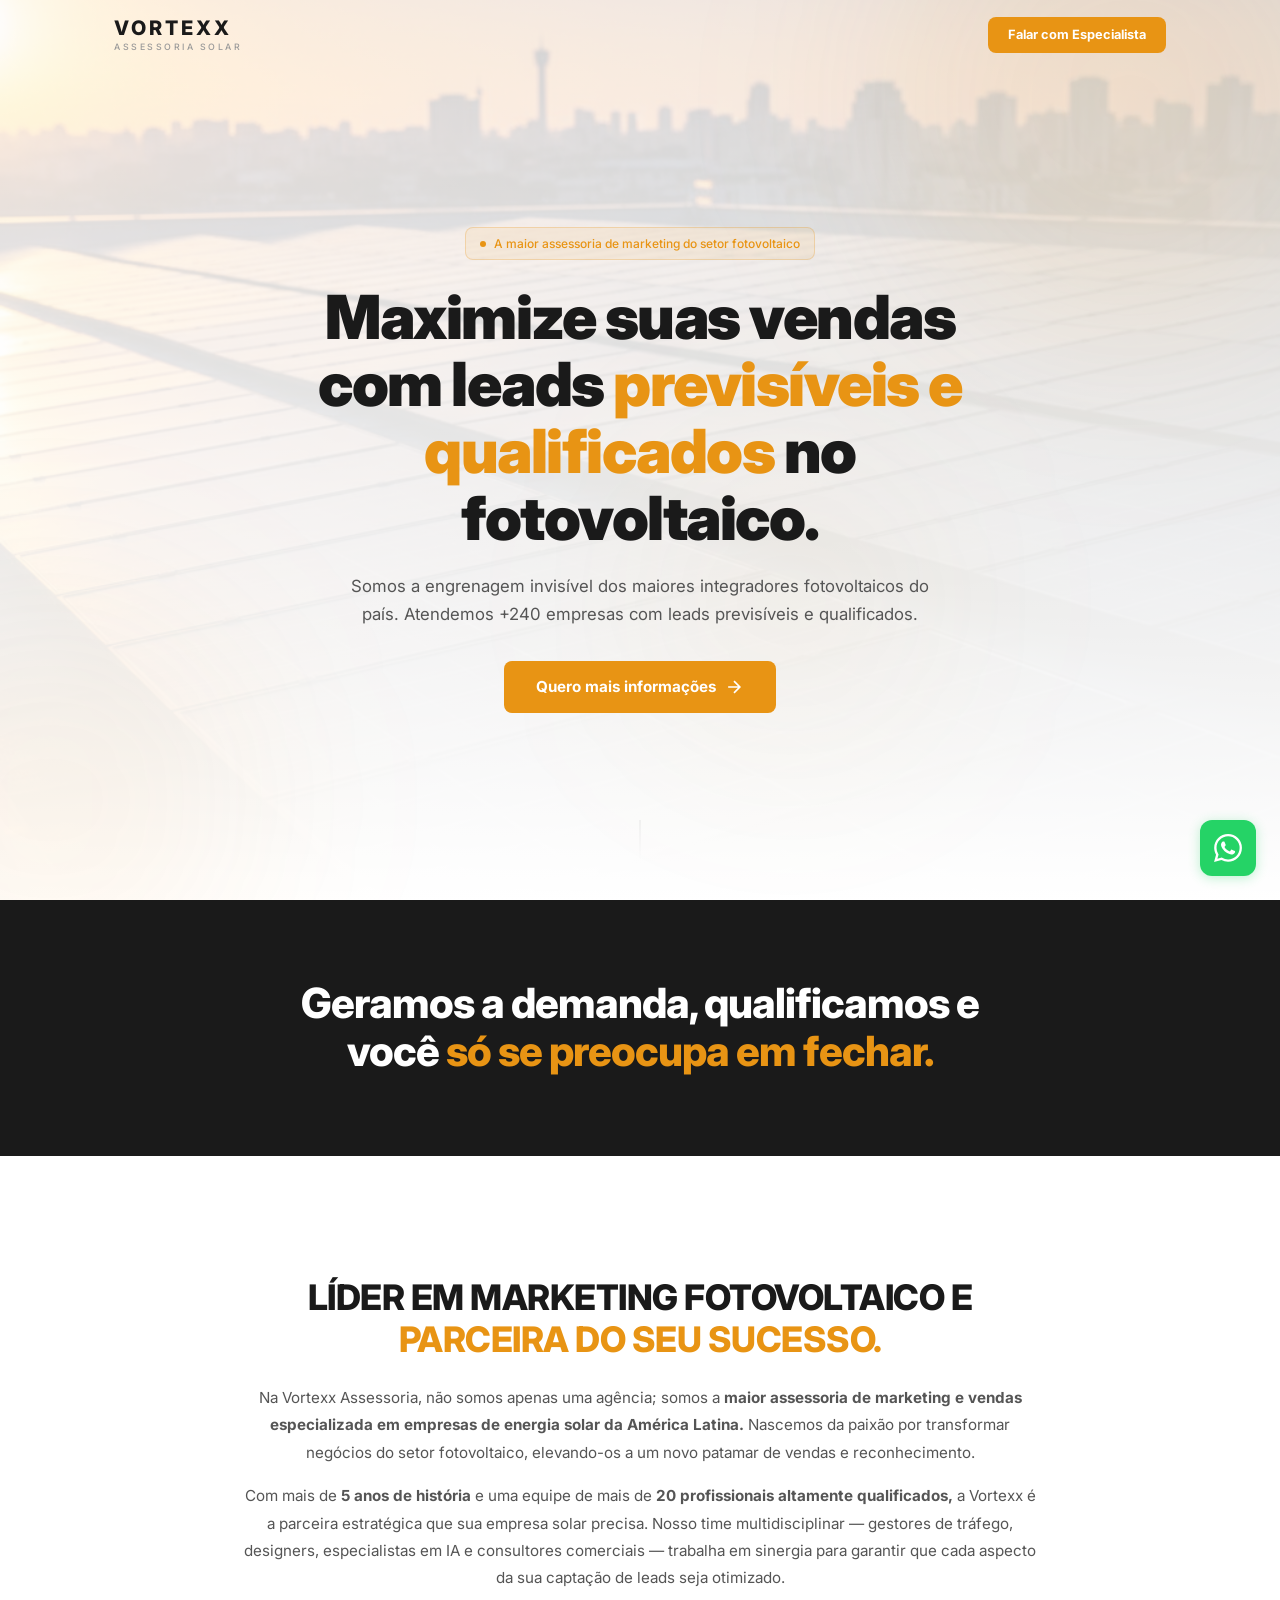
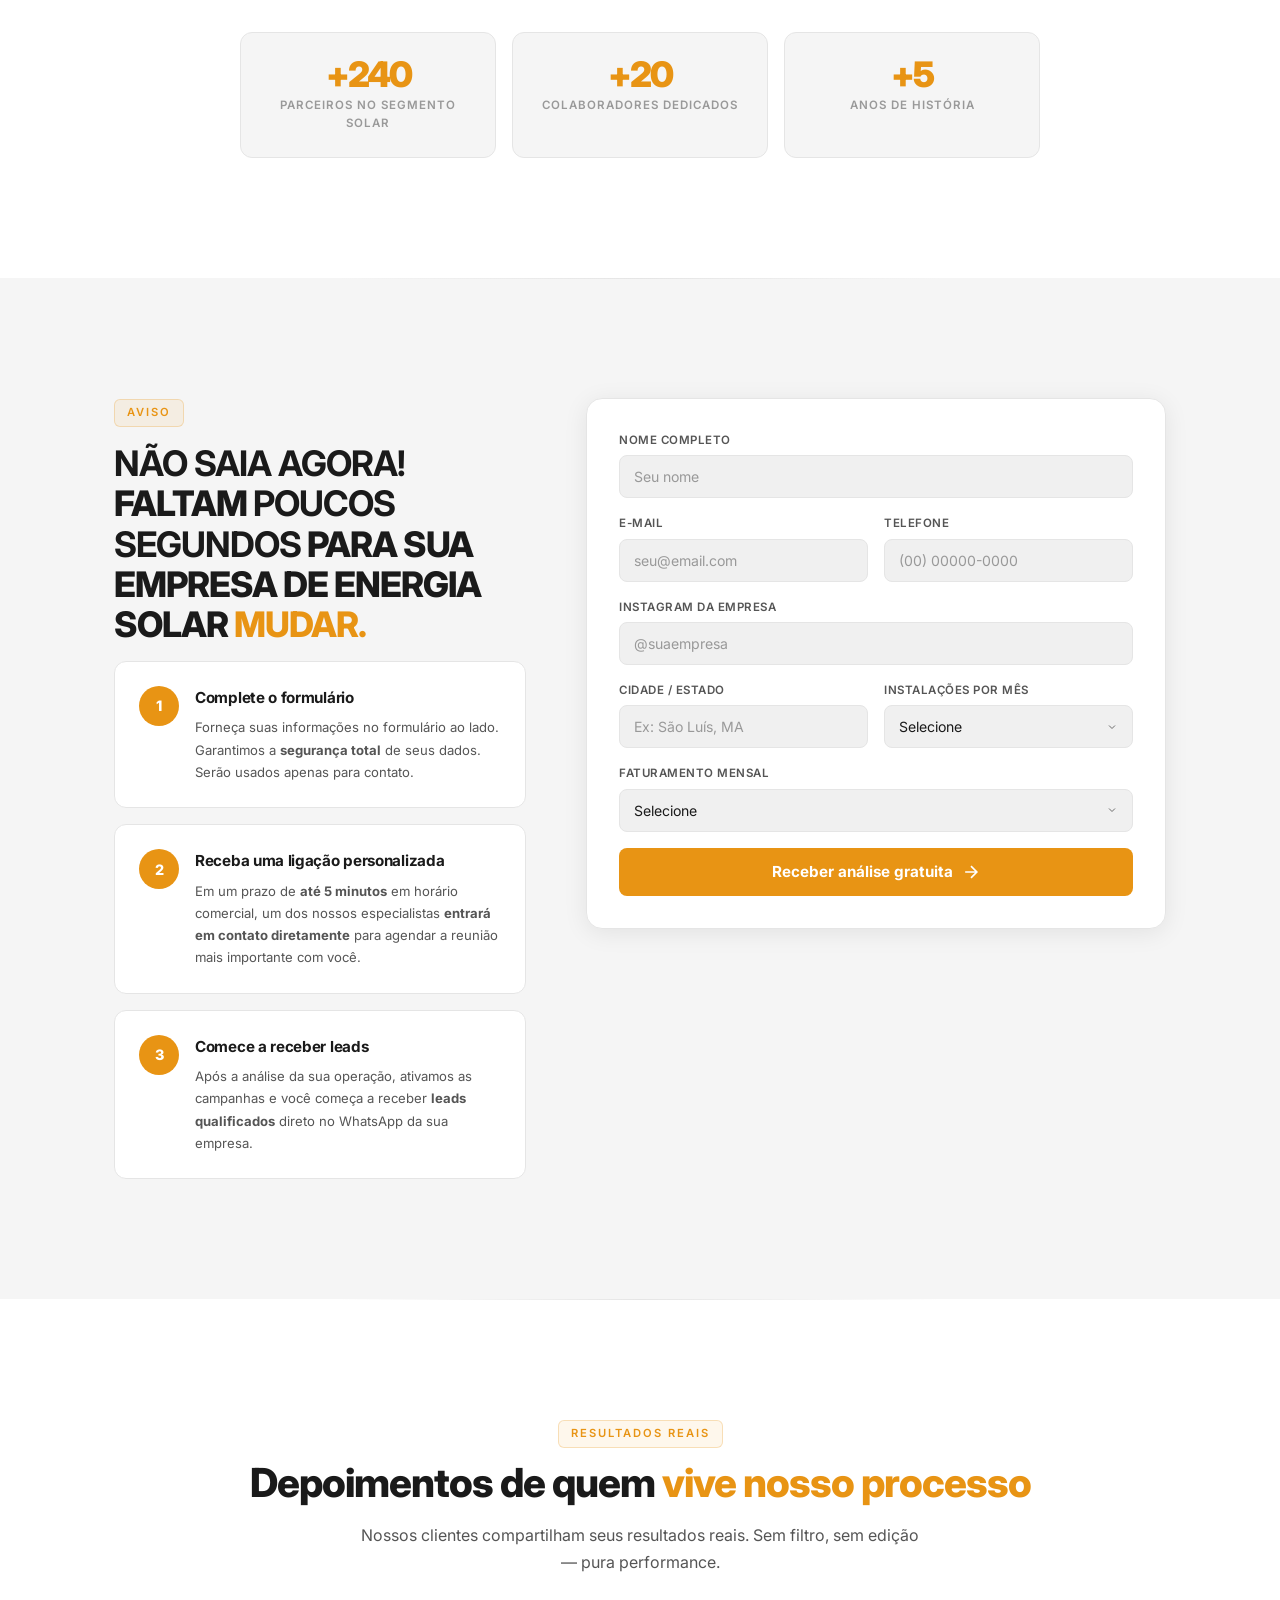
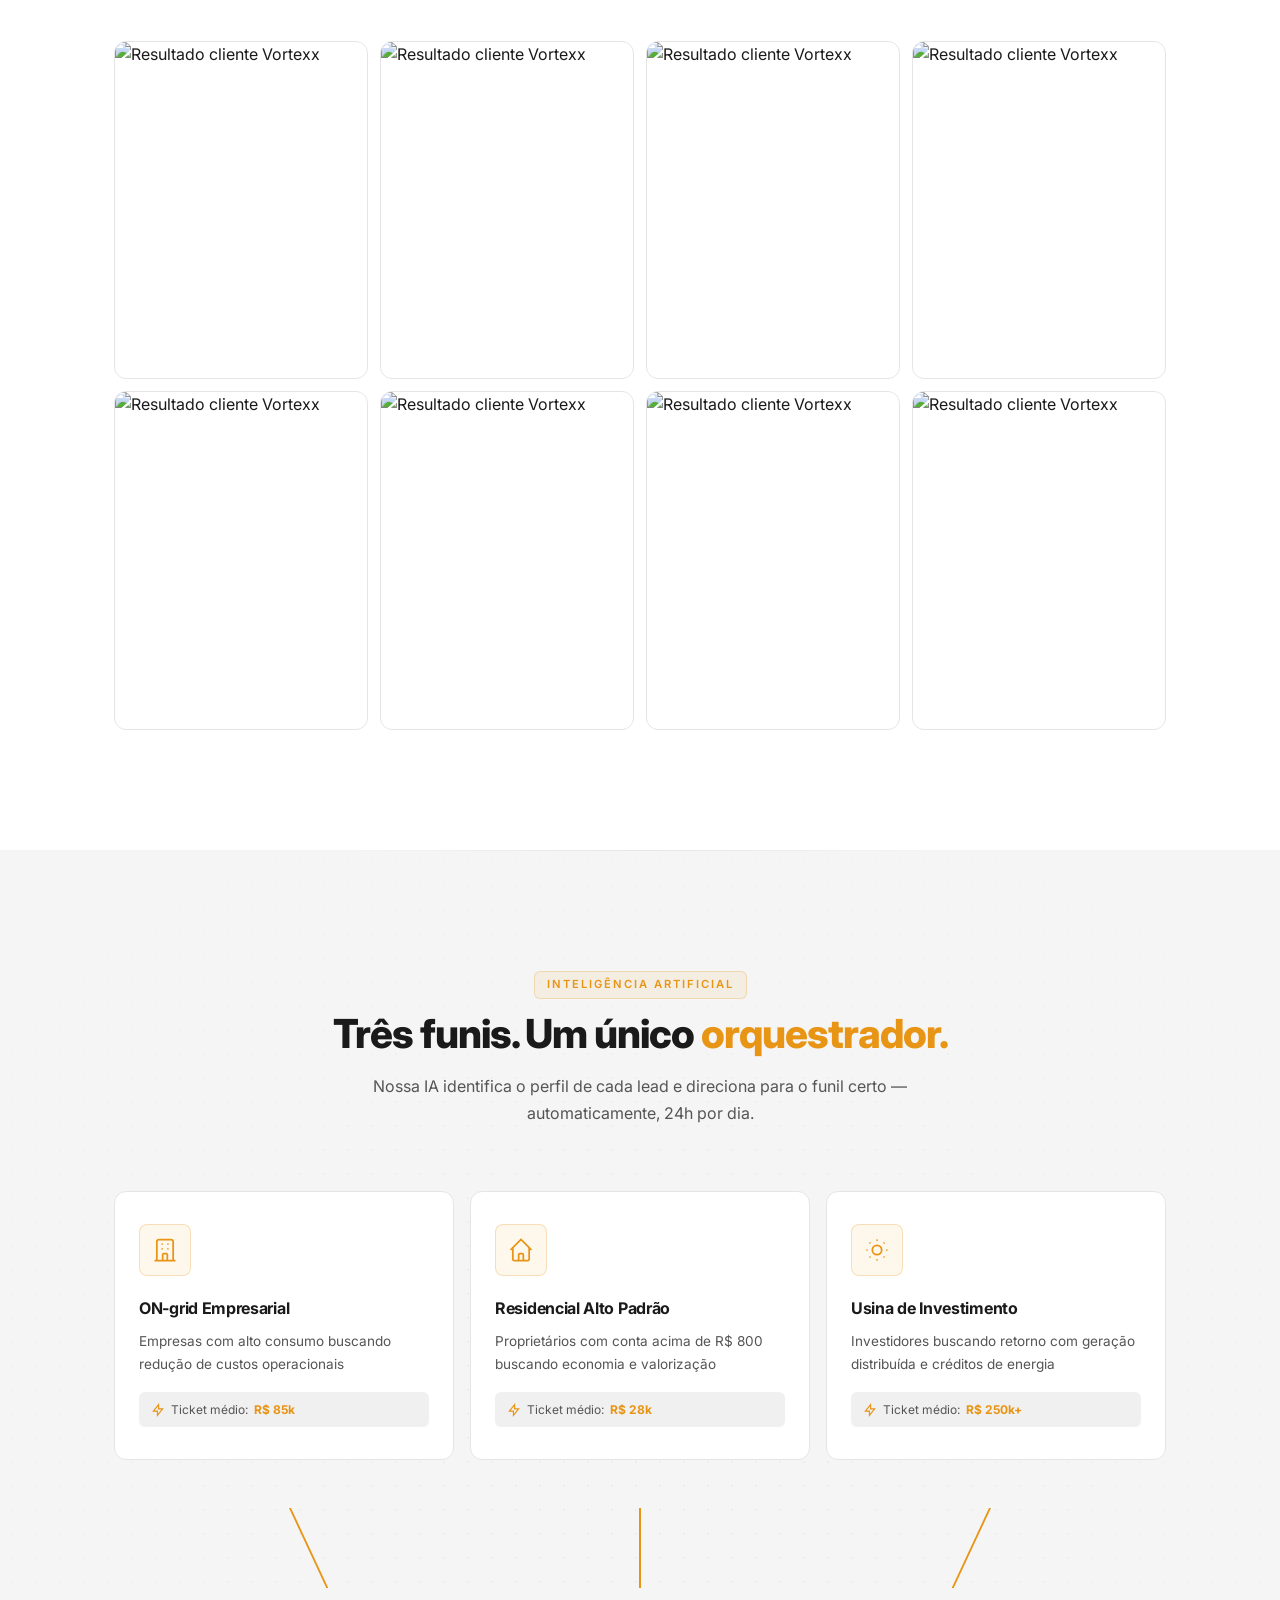
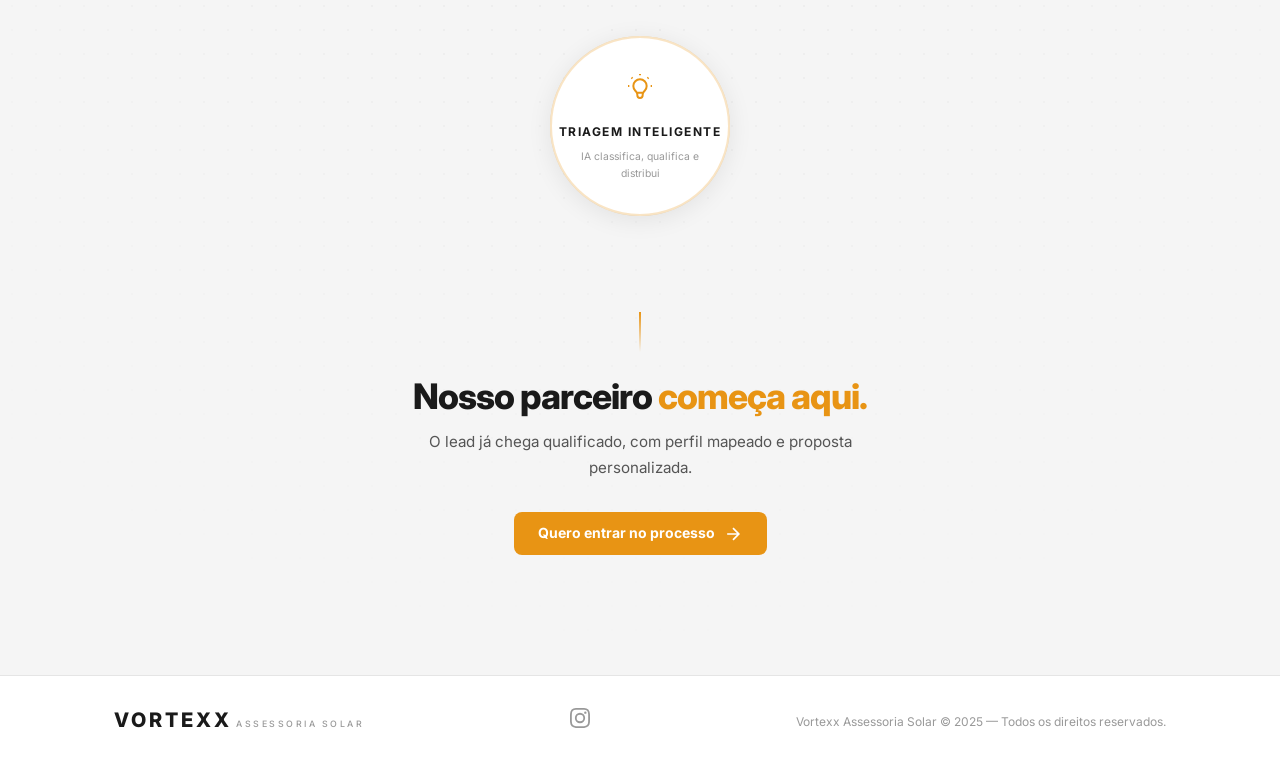
==== commit 6452172a: "copy: headline do form para urgência Co-Authored-By: Claude Opus 4.6 <noreply@anthropic.com>" ====
--- a/index.html
+++ b/index.html
@@ -103,8 +103,8 @@
         <div class="container">
             <div class="form-wrapper">
                 <div class="form-text fade-up">
-                    <span class="section-tag">Comece Agora</span>
-                    <h2>Preencha e receba uma <span class="gradient-text">análise gratuita</span> do marketing da sua empresa solar</h2>
+                    <span class="section-tag">Aviso</span>
+                    <h2><strong>NÃO SAIA AGORA!</strong> FALTAM <strong>POUCOS SEGUNDOS</strong> PARA SUA EMPRESA DE ENERGIA SOLAR <span class="gradient-text">MUDAR.</span></h2>
                     <div class="form-steps">
                         <div class="form-step-card">
                             <div class="form-step-number">1</div>
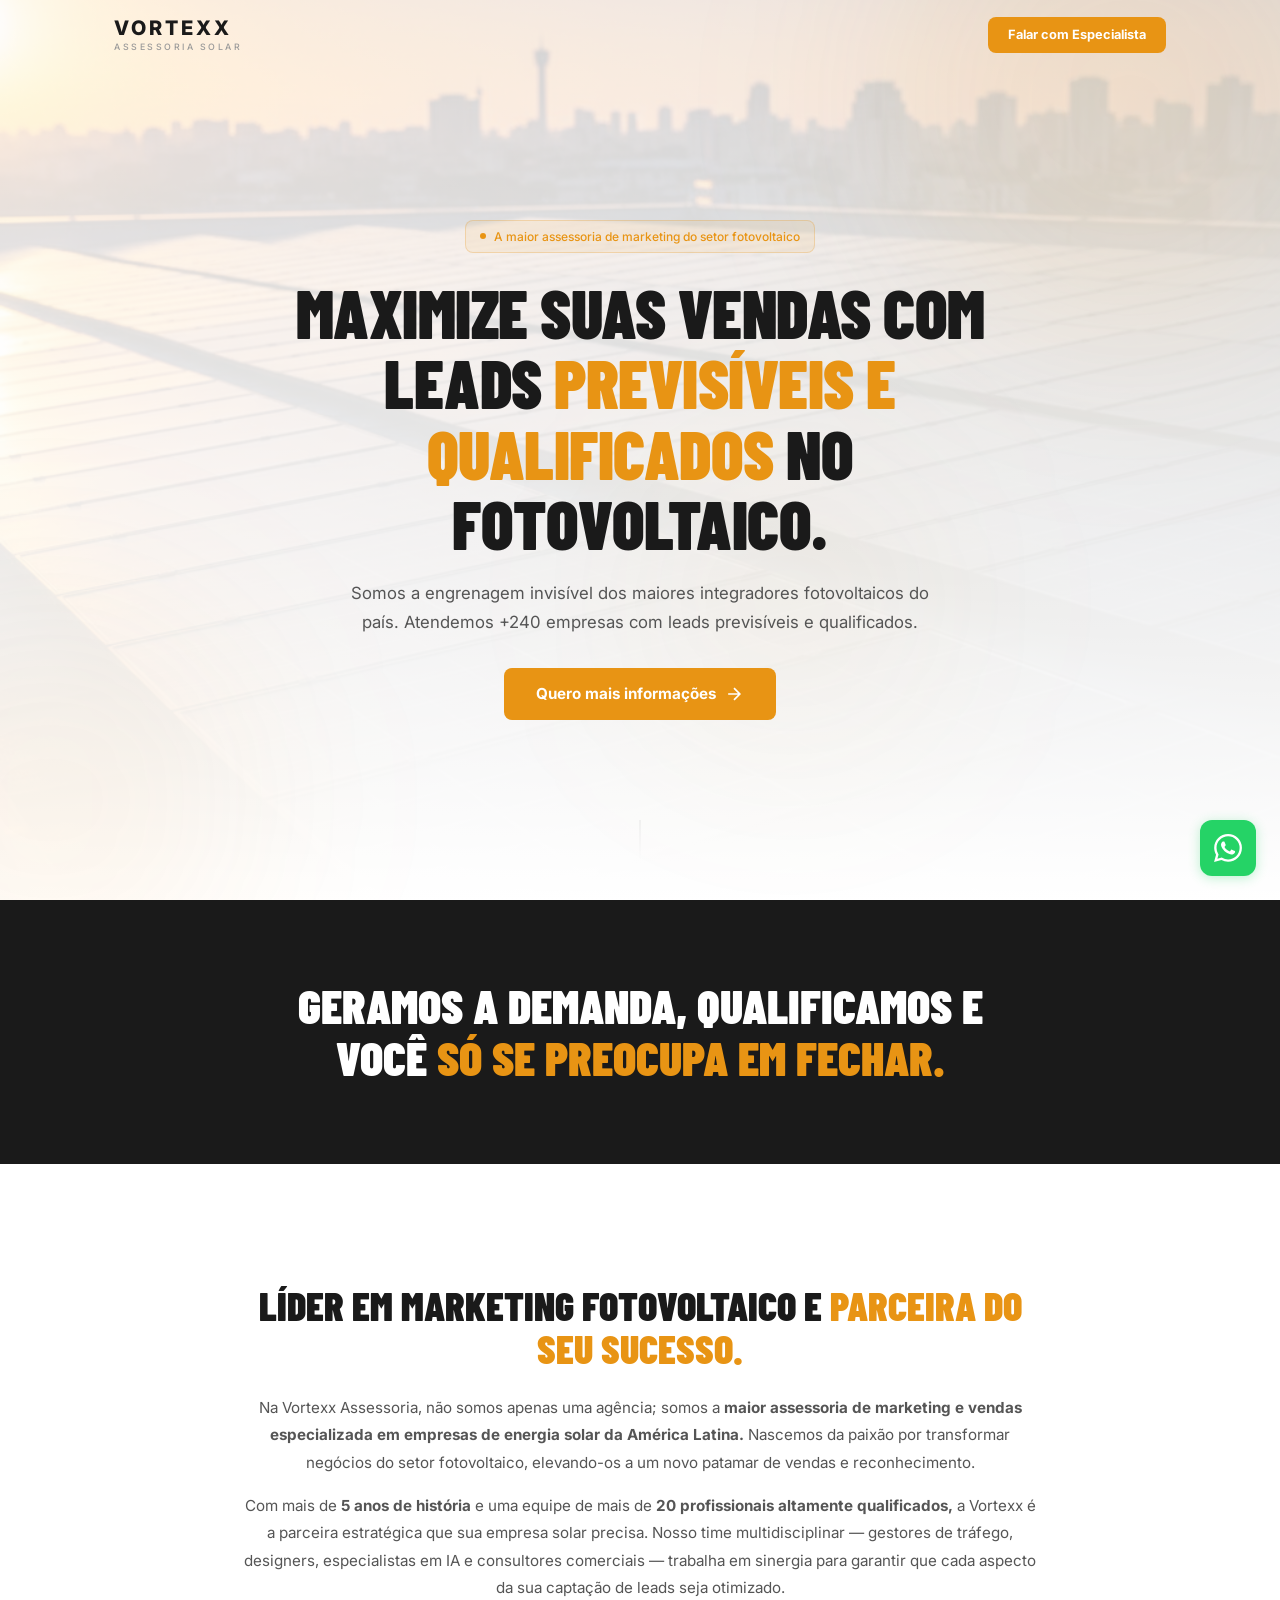
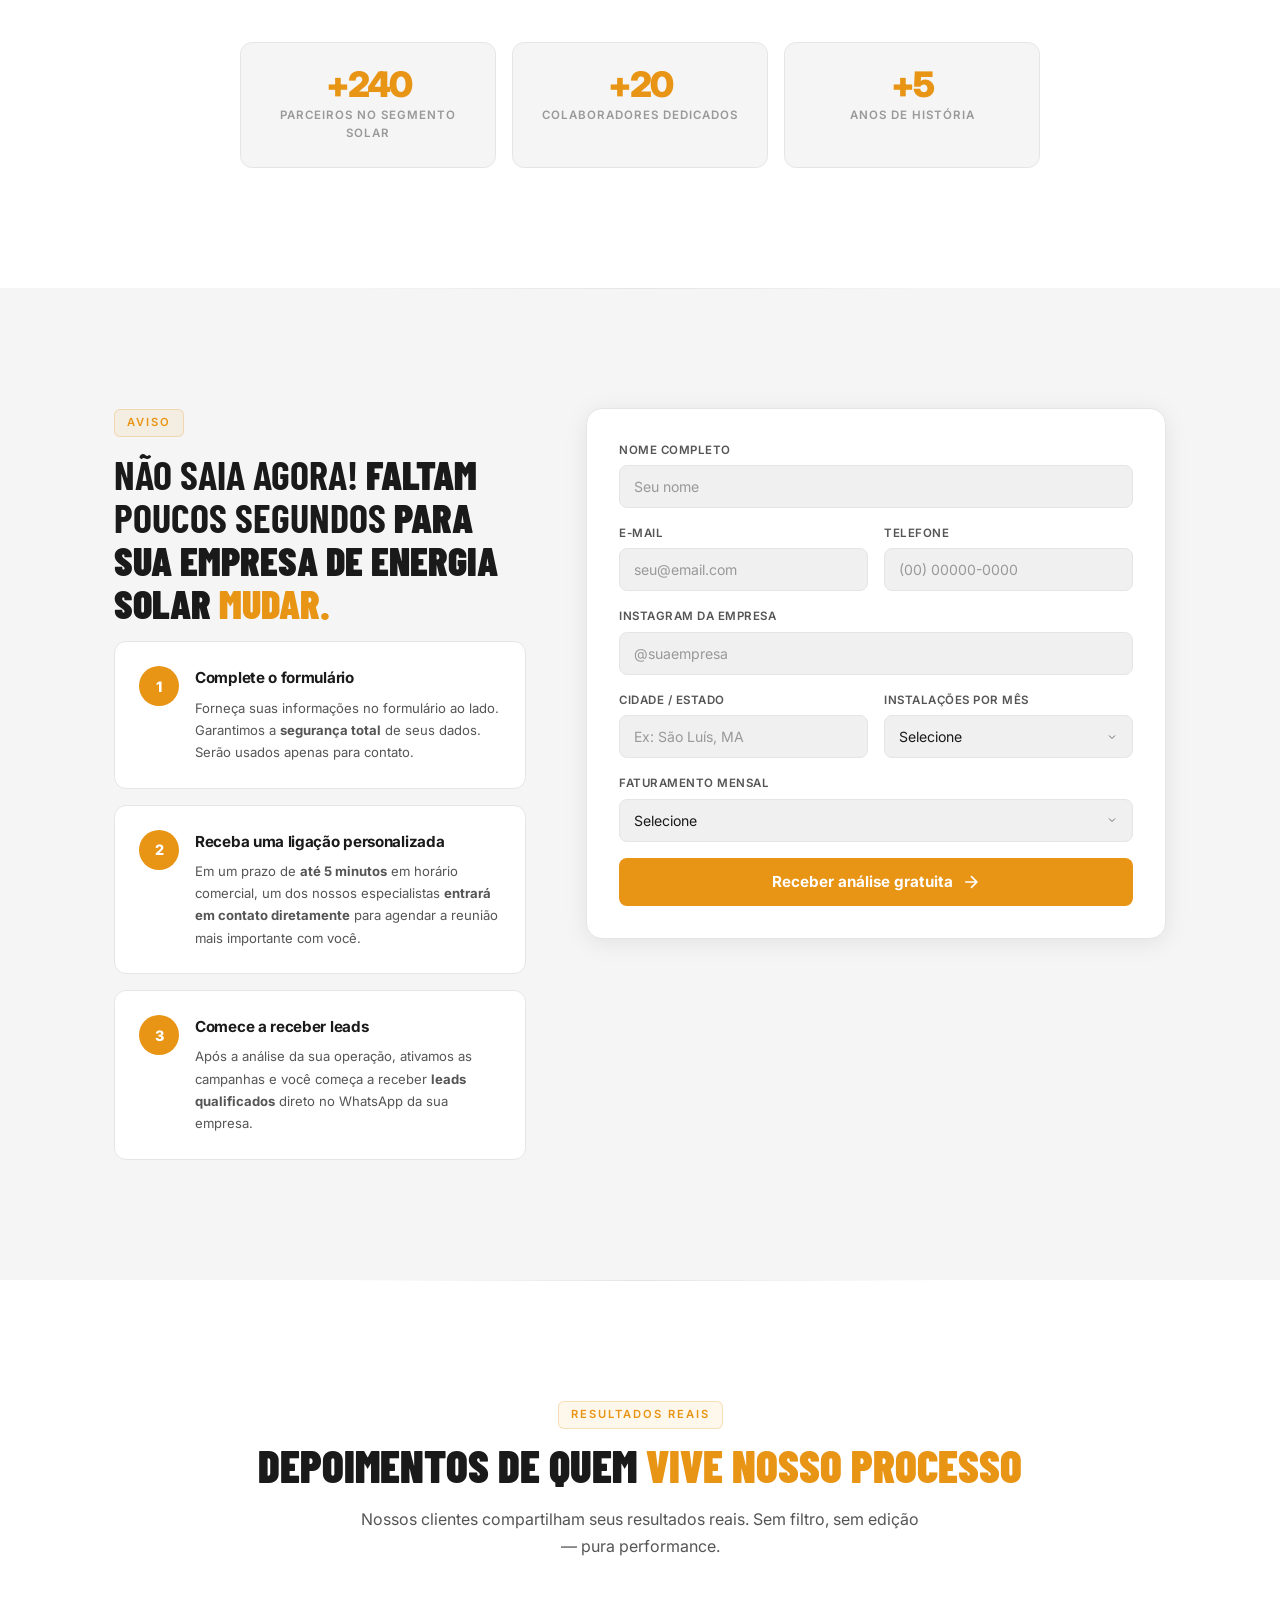
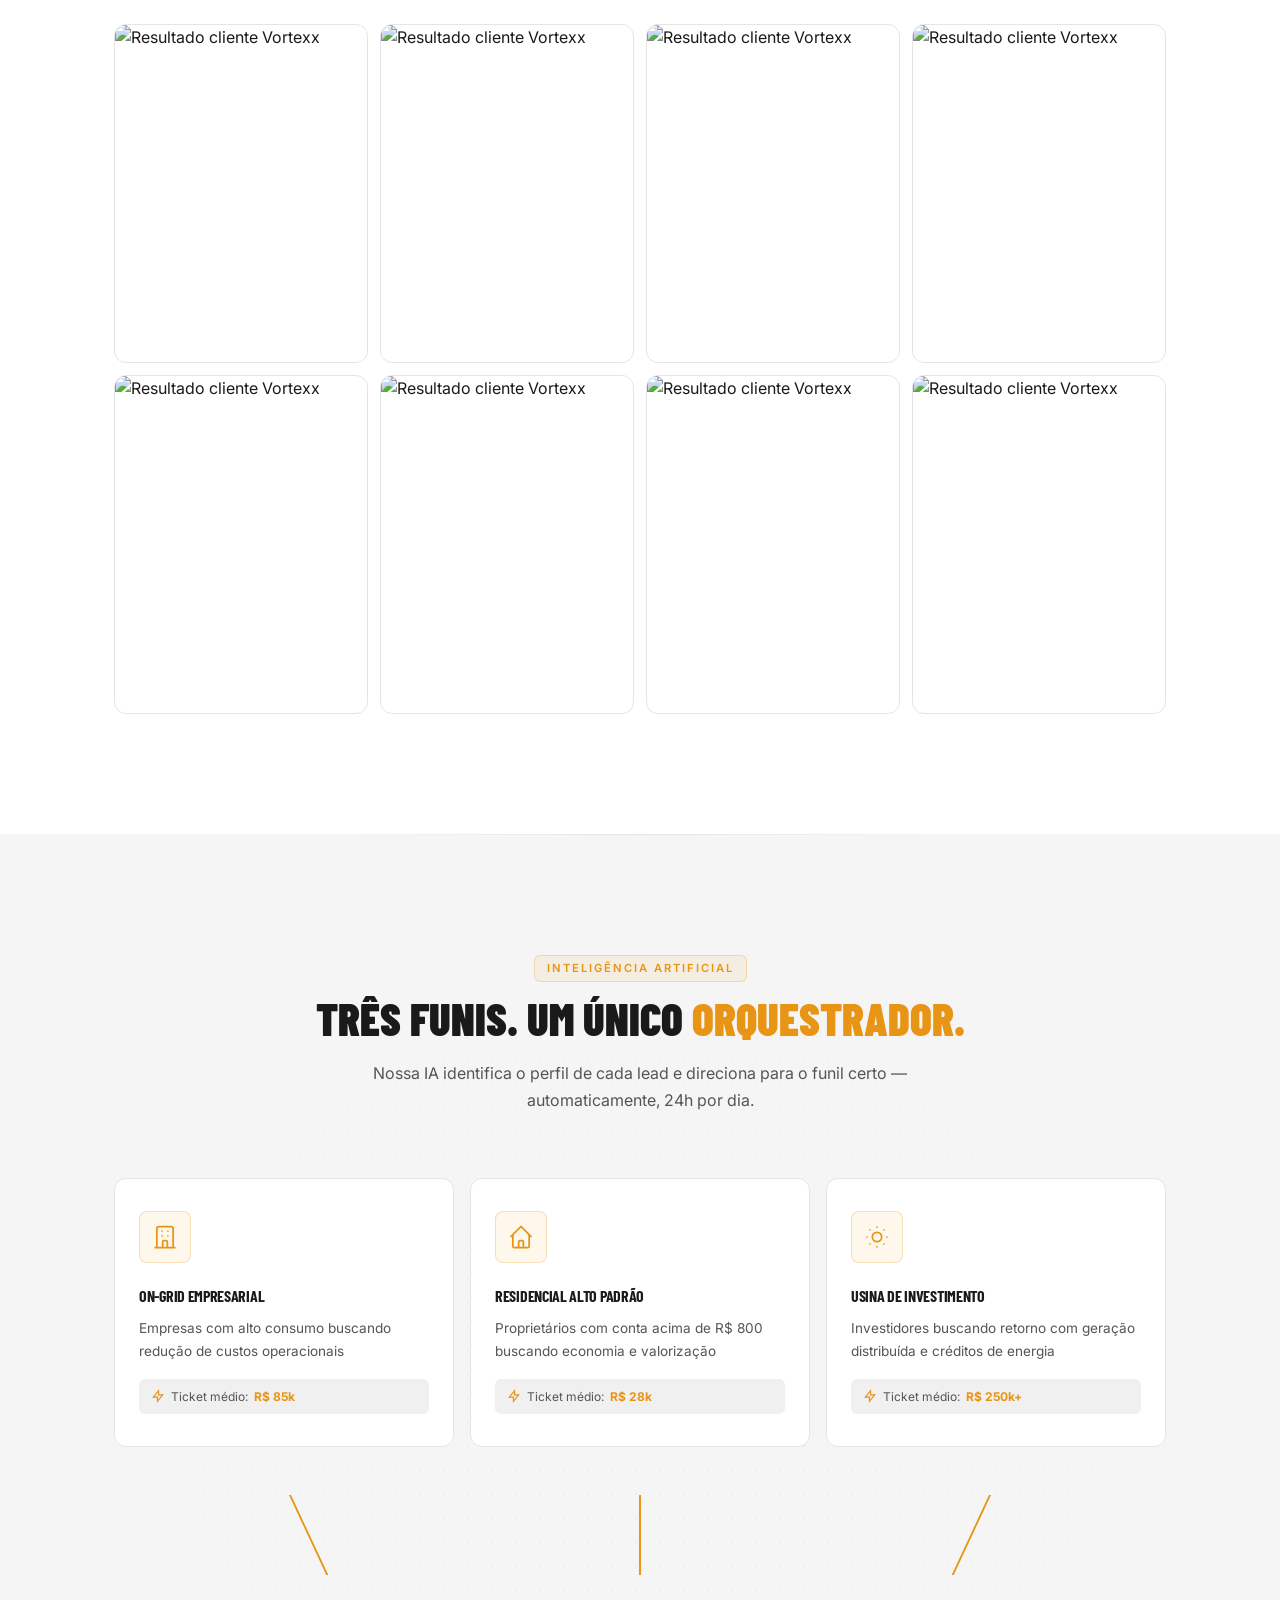
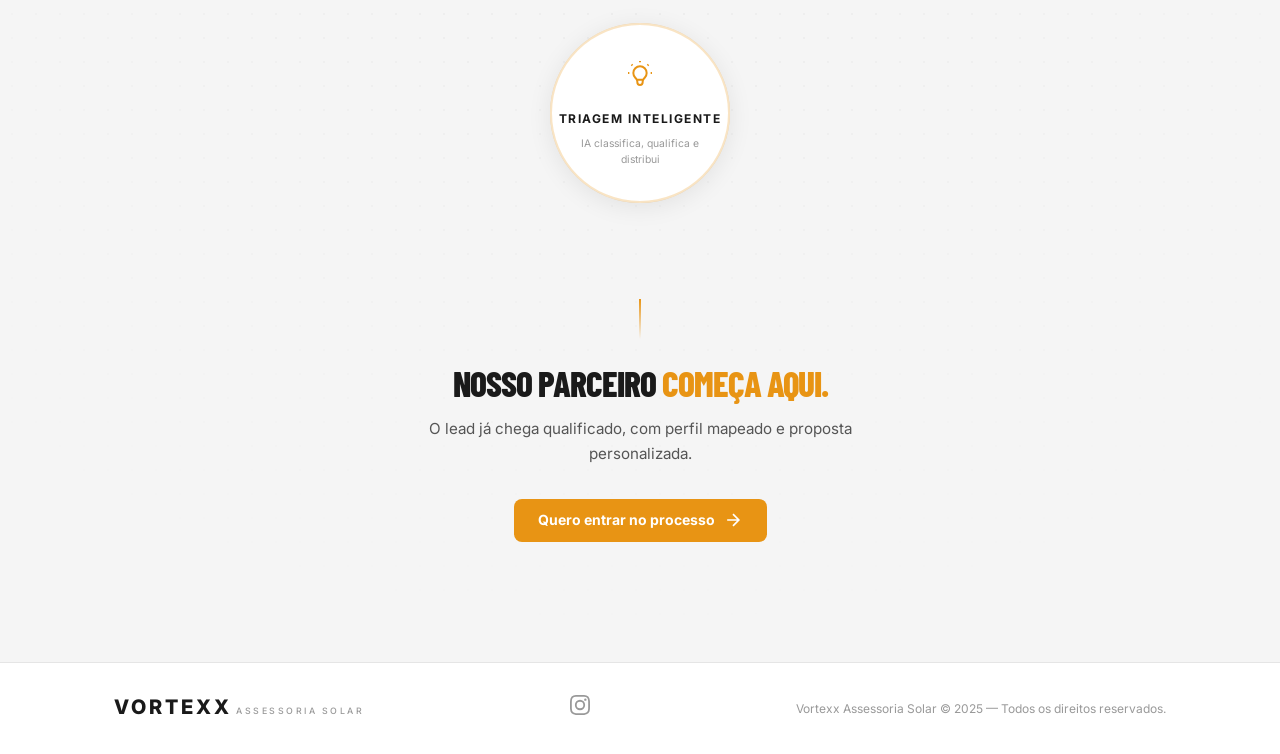
==== commit 170cbfa8: "style: fonte Barlow Condensed nos headlines - Tipografia condensada, bold, uppercase em todos h1/h2/" ====
--- a/index.html
+++ b/index.html
@@ -7,7 +7,7 @@
     <meta name="description" content="Maximize suas vendas com leads previsíveis e qualificados no fotovoltaico. Processo único de captação de leads.">
     <link rel="preconnect" href="https://fonts.googleapis.com">
     <link rel="preconnect" href="https://fonts.gstatic.com" crossorigin>
-    <link href="https://fonts.googleapis.com/css2?family=Inter:wght@300;400;500;600;700;800;900&display=swap" rel="stylesheet">
+    <link href="https://fonts.googleapis.com/css2?family=Barlow+Condensed:ital,wght@0,600;0,700;0,800;0,900;1,700;1,800;1,900&family=Inter:wght@300;400;500;600;700;800;900&display=swap" rel="stylesheet">
     <link rel="stylesheet" href="style.css">
 </head>
 <body>
--- a/style.css
+++ b/style.css
@@ -165,9 +165,13 @@
     border-radius:var(--radius-md); font-size:0.75rem; color:var(--accent); font-weight:500; margin-bottom:24px;
 }
 .badge-dot { width:6px; height:6px; background:var(--accent); border-radius:50%; animation:pulse-subtle 2s ease infinite; }
+h1, h2, h3, .statement-content h2 {
+    font-family:'Barlow Condensed', 'Inter', sans-serif;
+    text-transform:uppercase;
+}
 .hero h1 {
-    font-size:clamp(2.2rem,5vw,3.8rem); line-height:1.1; font-weight:900;
-    margin-bottom:20px; letter-spacing:-1.5px;
+    font-size:clamp(2.4rem,5.5vw,4.2rem); line-height:1.05; font-weight:900;
+    margin-bottom:20px; letter-spacing:-0.5px;
 }
 .gradient-text { color:var(--accent); }
 .hero-subtitle { font-size:1.05rem; color:var(--foreground-secondary); line-height:1.7; margin-bottom:32px; max-width:600px; margin-left:auto; margin-right:auto; }
@@ -199,7 +203,7 @@
     letter-spacing:2px; color:var(--accent); margin-bottom:12px; padding:4px 12px;
     background:var(--accent-subtle); border:1px solid var(--accent-border); border-radius:var(--radius-sm);
 }
-.section-header h2 { font-size:clamp(1.7rem,3.5vw,2.5rem); font-weight:800; line-height:1.15; margin-bottom:16px; letter-spacing:-1px; }
+.section-header h2 { font-size:clamp(1.9rem,4vw,2.8rem); font-weight:900; line-height:1.1; margin-bottom:16px; letter-spacing:0; }
 .section-desc { font-size:1rem; color:var(--foreground-secondary); max-width:560px; margin:0 auto; line-height:1.7; }
 .section + .section::before {
     content:''; position:absolute; top:0; left:50%; transform:translateX(-50%);
@@ -214,8 +218,8 @@
 .statement-section + .section::before { display:none !important; }
 .statement-content { text-align:center; max-width:700px; margin:0 auto; }
 .statement-content h2 {
-    font-size:clamp(1.6rem,3.5vw,2.6rem); font-weight:800; line-height:1.15;
-    letter-spacing:-1px; color:var(--background);
+    font-size:clamp(1.8rem,4vw,3rem); font-weight:900; line-height:1.08;
+    letter-spacing:0; color:var(--background);
 }
 
 /* ============================================
@@ -224,7 +228,7 @@
 .form-section { background:var(--background-secondary); }
 .form-wrapper { display:grid; grid-template-columns:1fr 1fr; gap:60px; align-items:start; }
 .form-text .section-tag { display:inline-block; text-align:left; margin-bottom:16px; }
-.form-text h2 { font-size:clamp(1.5rem,3vw,2.2rem); font-weight:800; line-height:1.15; margin-bottom:16px; letter-spacing:-1px; text-align:left; }
+.form-text h2 { font-size:clamp(1.7rem,3.5vw,2.5rem); font-weight:900; line-height:1.08; margin-bottom:16px; letter-spacing:0; text-align:left; }
 .form-text p { color:var(--foreground-secondary); line-height:1.7; font-size:0.95rem; margin-bottom:28px; }
 .form-trust { display:flex; flex-direction:column; gap:12px; }
 .form-trust-item { display:flex; align-items:center; gap:8px; font-size:0.8rem; color:var(--foreground-secondary); font-weight:500; }
@@ -274,7 +278,7 @@
     border:1px solid var(--accent-border); display:flex; align-items:center; justify-content:center;
     margin:0 auto 24px; color:var(--accent);
 }
-.about-wrapper h2 { font-size:clamp(1.5rem,3vw,2.2rem); font-weight:800; line-height:1.2; margin-bottom:24px; letter-spacing:-0.5px; text-transform:uppercase; }
+.about-wrapper h2 { font-size:clamp(1.7rem,3.5vw,2.5rem); font-weight:900; line-height:1.08; margin-bottom:24px; letter-spacing:0; }
 .about-wrapper p { color:var(--foreground-secondary); line-height:1.8; font-size:0.95rem; margin-bottom:16px; }
 .about-numbers {
     display:grid; grid-template-columns:repeat(3,1fr); gap:16px; margin-top:40px;
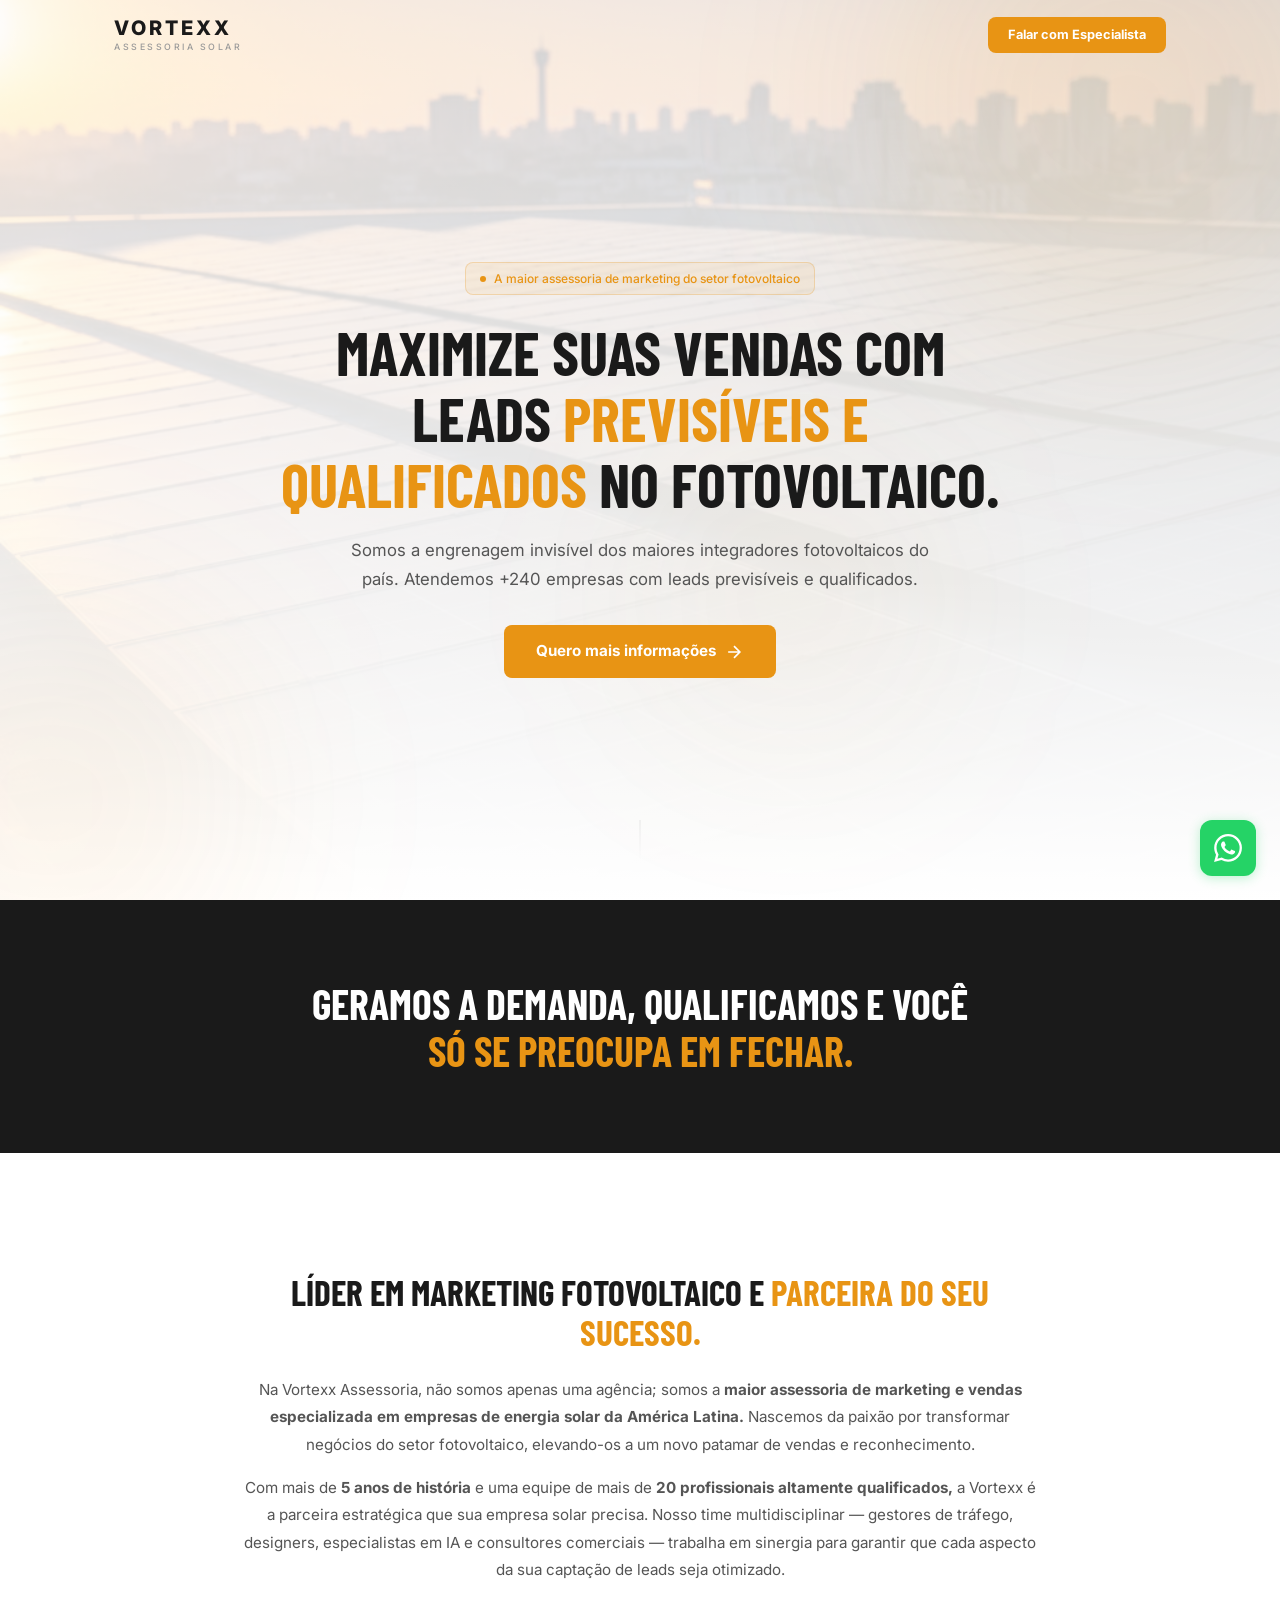
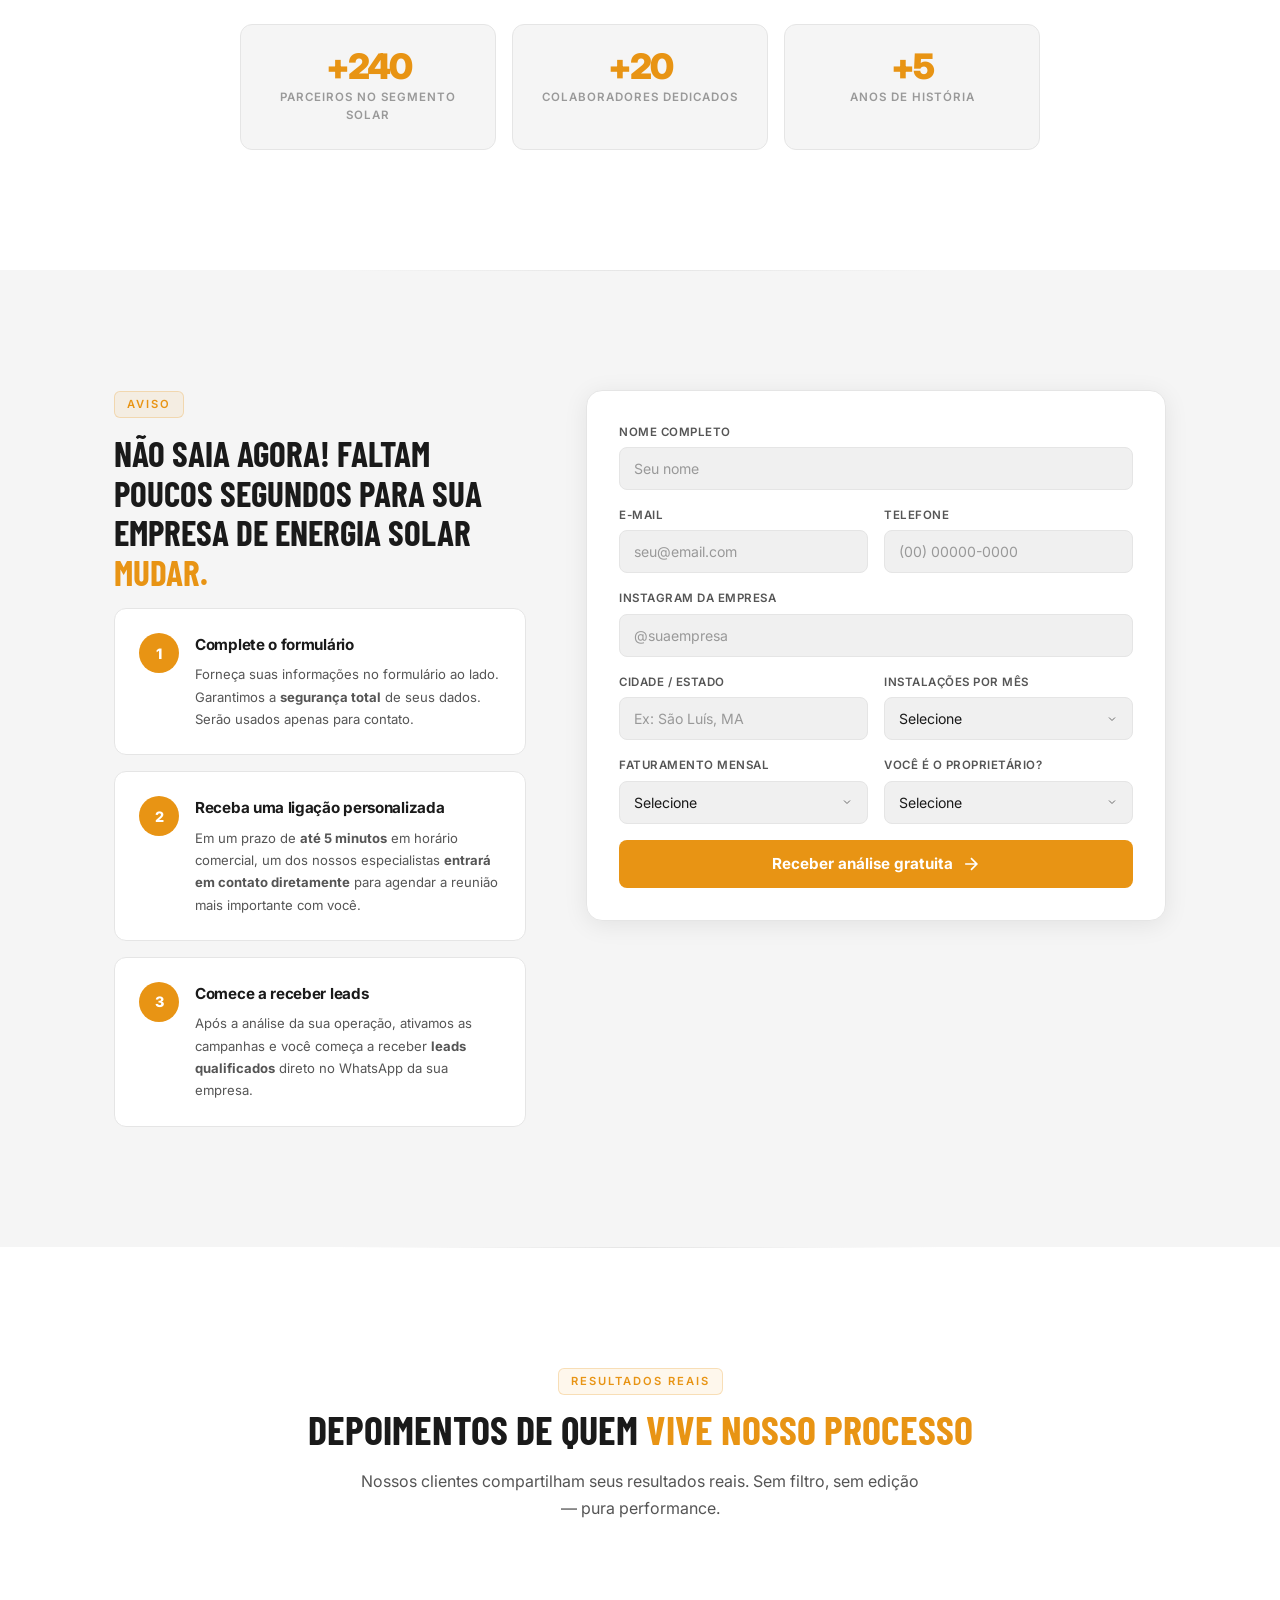
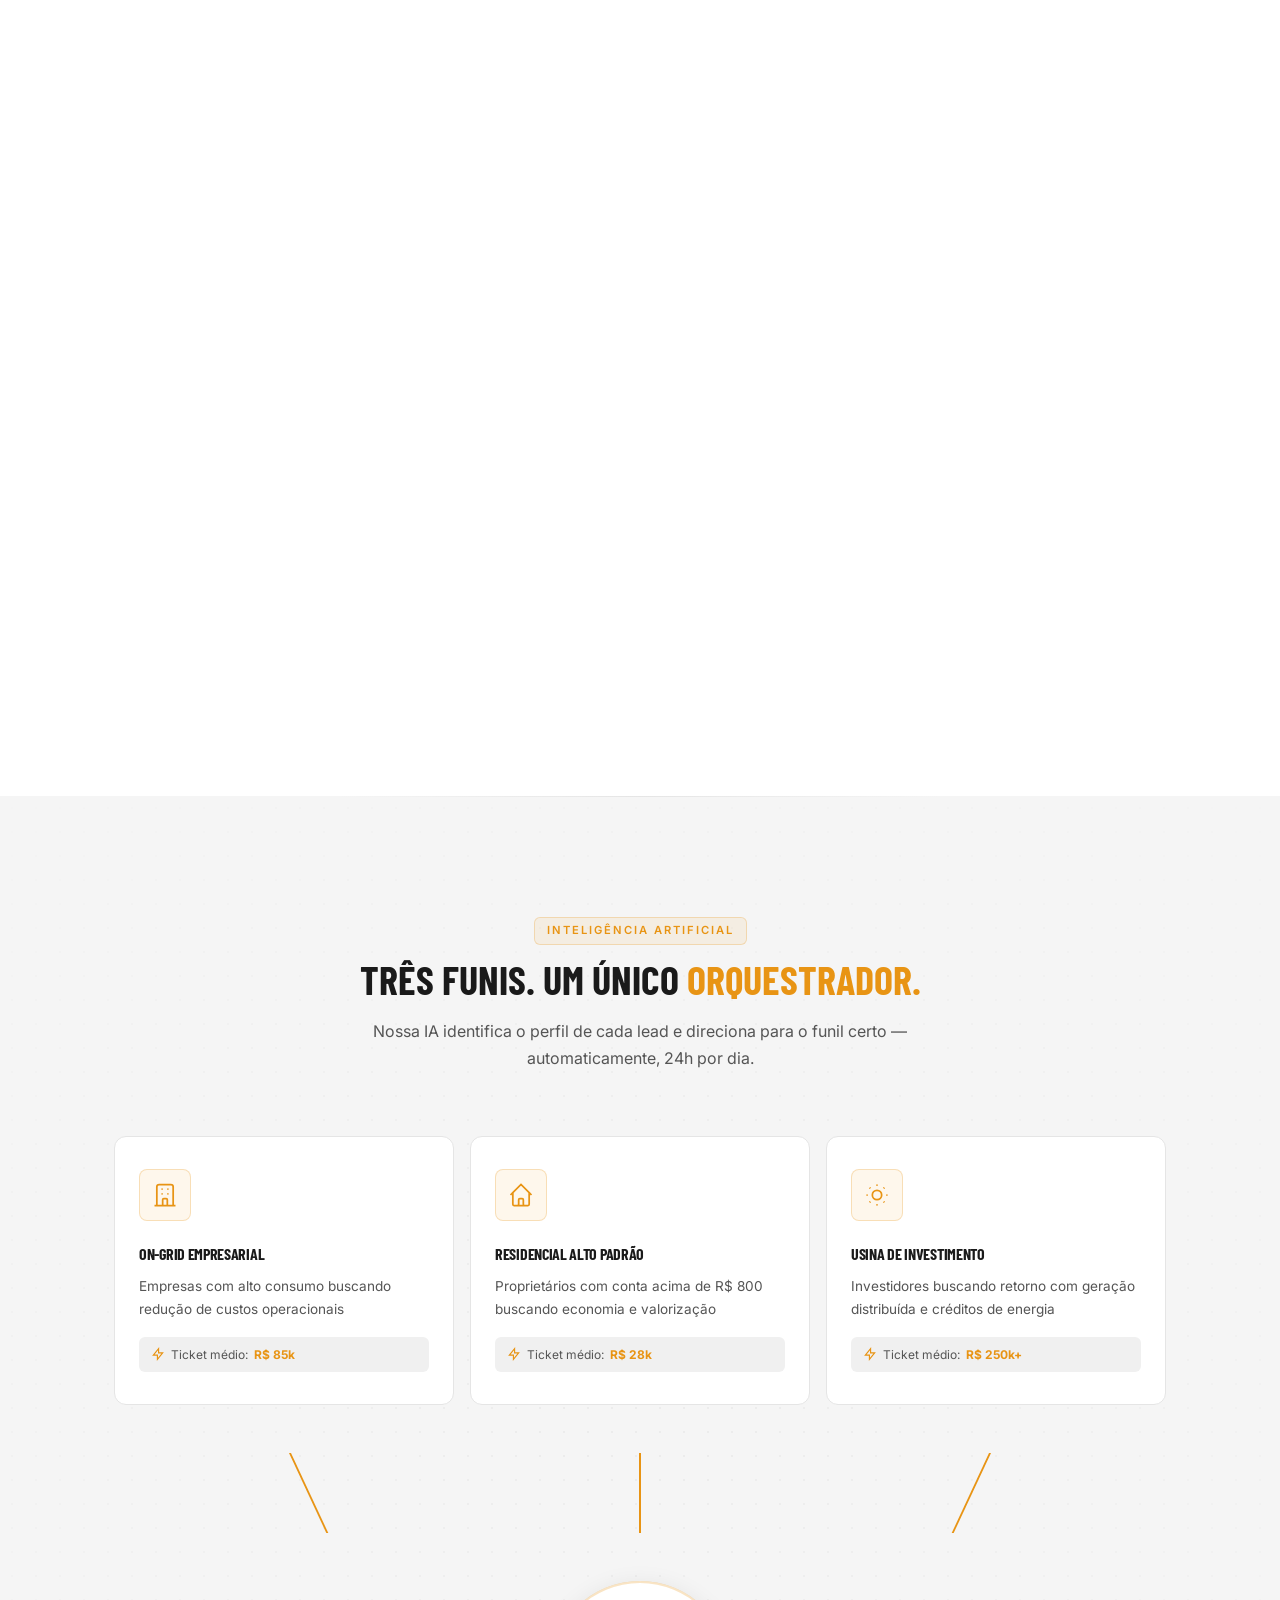
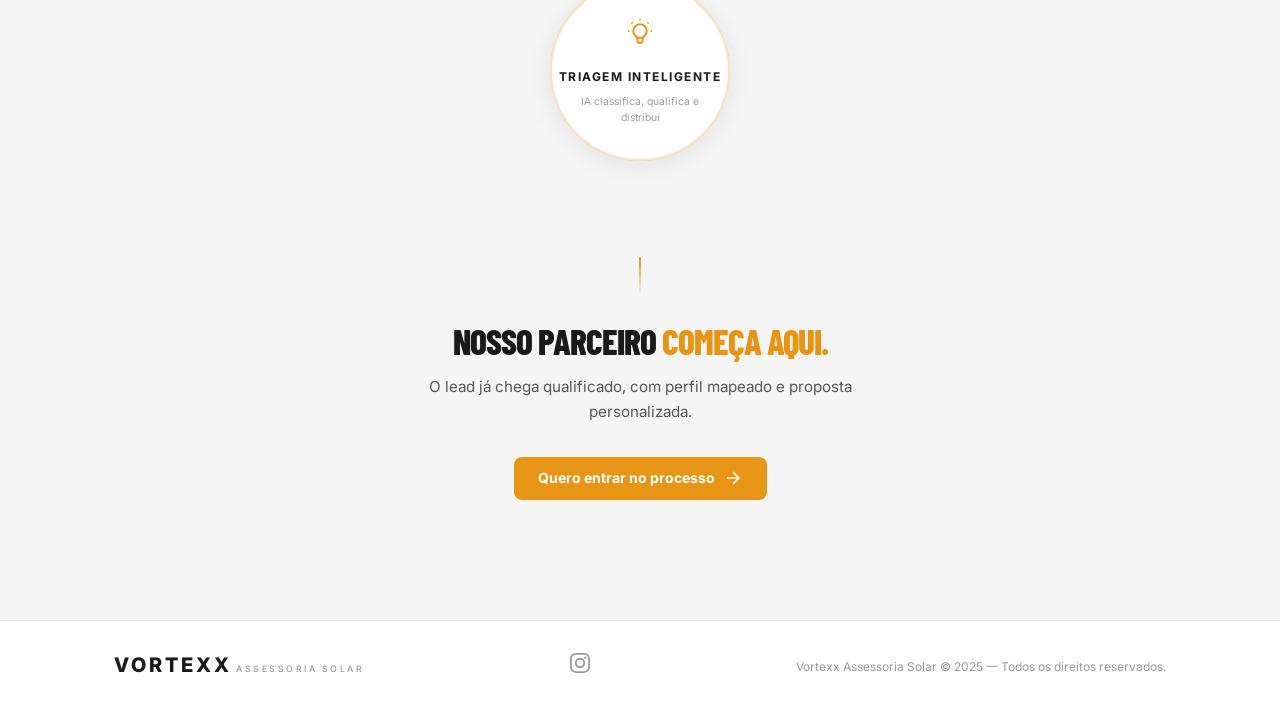
==== commit ff560c8e: "feat: páginas de obrigado + Meta Pixel + campo proprietário - Campo "Você é o proprietário?" no form" ====
--- a/index.html
+++ b/index.html
@@ -166,17 +166,27 @@
                                 </select>
                             </div>
                         </div>
-                        <div class="form-group">
-                            <label for="faturamento">Faturamento mensal</label>
-                            <select id="faturamento" name="faturamento">
-                                <option value="" disabled selected>Selecione</option>
-                                <option value="ate-30k">Até R$ 30 mil</option>
-                                <option value="30k-50k">De R$ 30 mil até R$ 50 mil</option>
-                                <option value="50k-100k">De R$ 50 mil até R$ 100 mil</option>
-                                <option value="100k-250k">De R$ 100 mil até R$ 250 mil</option>
-                                <option value="250k-500k">De R$ 250 mil até R$ 500 mil</option>
-                                <option value="500k+">Mais de R$ 500 mil</option>
-                            </select>
+                        <div class="form-row">
+                            <div class="form-group">
+                                <label for="faturamento">Faturamento mensal</label>
+                                <select id="faturamento" name="faturamento">
+                                    <option value="" disabled selected>Selecione</option>
+                                    <option value="ate-30k">Até R$ 30 mil</option>
+                                    <option value="30k-50k">De R$ 30 mil até R$ 50 mil</option>
+                                    <option value="50k-100k">De R$ 50 mil até R$ 100 mil</option>
+                                    <option value="100k-250k">De R$ 100 mil até R$ 250 mil</option>
+                                    <option value="250k-500k">De R$ 250 mil até R$ 500 mil</option>
+                                    <option value="500k+">Mais de R$ 500 mil</option>
+                                </select>
+                            </div>
+                            <div class="form-group">
+                                <label for="proprietario">Você é o proprietário?</label>
+                                <select id="proprietario" name="proprietario" required>
+                                    <option value="" disabled selected>Selecione</option>
+                                    <option value="sim">Sim, sou o proprietário</option>
+                                    <option value="nao">Não</option>
+                                </select>
+                            </div>
                         </div>
                         <button type="submit" class="btn btn-accent btn-large btn-full">
                             Receber análise gratuita
--- a/style.css
+++ b/style.css
@@ -170,8 +170,8 @@
     text-transform:uppercase;
 }
 .hero h1 {
-    font-size:clamp(2.4rem,5.5vw,4.2rem); line-height:1.05; font-weight:900;
-    margin-bottom:20px; letter-spacing:-0.5px;
+    font-size:clamp(2.2rem,5vw,3.8rem); line-height:1.08; font-weight:700;
+    margin-bottom:20px; letter-spacing:0;
 }
 .gradient-text { color:var(--accent); }
 .hero-subtitle { font-size:1.05rem; color:var(--foreground-secondary); line-height:1.7; margin-bottom:32px; max-width:600px; margin-left:auto; margin-right:auto; }
@@ -203,7 +203,7 @@
     letter-spacing:2px; color:var(--accent); margin-bottom:12px; padding:4px 12px;
     background:var(--accent-subtle); border:1px solid var(--accent-border); border-radius:var(--radius-sm);
 }
-.section-header h2 { font-size:clamp(1.9rem,4vw,2.8rem); font-weight:900; line-height:1.1; margin-bottom:16px; letter-spacing:0; }
+.section-header h2 { font-size:clamp(1.7rem,3.5vw,2.5rem); font-weight:700; line-height:1.12; margin-bottom:16px; letter-spacing:0; }
 .section-desc { font-size:1rem; color:var(--foreground-secondary); max-width:560px; margin:0 auto; line-height:1.7; }
 .section + .section::before {
     content:''; position:absolute; top:0; left:50%; transform:translateX(-50%);
@@ -218,7 +218,7 @@
 .statement-section + .section::before { display:none !important; }
 .statement-content { text-align:center; max-width:700px; margin:0 auto; }
 .statement-content h2 {
-    font-size:clamp(1.8rem,4vw,3rem); font-weight:900; line-height:1.08;
+    font-size:clamp(1.6rem,3.5vw,2.6rem); font-weight:700; line-height:1.12;
     letter-spacing:0; color:var(--background);
 }
 
@@ -228,7 +228,7 @@
 .form-section { background:var(--background-secondary); }
 .form-wrapper { display:grid; grid-template-columns:1fr 1fr; gap:60px; align-items:start; }
 .form-text .section-tag { display:inline-block; text-align:left; margin-bottom:16px; }
-.form-text h2 { font-size:clamp(1.7rem,3.5vw,2.5rem); font-weight:900; line-height:1.08; margin-bottom:16px; letter-spacing:0; text-align:left; }
+.form-text h2 { font-size:clamp(1.5rem,3vw,2.2rem); font-weight:700; line-height:1.12; margin-bottom:16px; letter-spacing:0; text-align:left; }
 .form-text p { color:var(--foreground-secondary); line-height:1.7; font-size:0.95rem; margin-bottom:28px; }
 .form-trust { display:flex; flex-direction:column; gap:12px; }
 .form-trust-item { display:flex; align-items:center; gap:8px; font-size:0.8rem; color:var(--foreground-secondary); font-weight:500; }
@@ -278,7 +278,7 @@
     border:1px solid var(--accent-border); display:flex; align-items:center; justify-content:center;
     margin:0 auto 24px; color:var(--accent);
 }
-.about-wrapper h2 { font-size:clamp(1.7rem,3.5vw,2.5rem); font-weight:900; line-height:1.08; margin-bottom:24px; letter-spacing:0; }
+.about-wrapper h2 { font-size:clamp(1.5rem,3vw,2.2rem); font-weight:700; line-height:1.12; margin-bottom:24px; letter-spacing:0; }
 .about-wrapper p { color:var(--foreground-secondary); line-height:1.8; font-size:0.95rem; margin-bottom:16px; }
 .about-numbers {
     display:grid; grid-template-columns:repeat(3,1fr); gap:16px; margin-top:40px;
@@ -596,6 +596,28 @@
 .cta-content h2 { font-size:clamp(1.8rem,4vw,2.8rem); font-weight:800; line-height:1.15; margin-bottom:16px; letter-spacing:-1px; }
 .cta-content p { font-size:1rem; color:var(--foreground-secondary); max-width:500px; margin:0 auto 40px; line-height:1.7; }
 .cta-phone { display:flex; align-items:center; justify-content:center; gap:6px; margin-top:16px; color:var(--foreground-muted); font-size:0.85rem; }
+
+/* ============================================
+   THANK YOU PAGES
+   ============================================ */
+.thankyou-icon { margin-bottom:24px; }
+.thankyou-steps {
+    display:flex; flex-direction:column; gap:16px;
+    max-width:480px; margin:0 auto; text-align:left;
+}
+.thankyou-step {
+    display:flex; gap:16px; align-items:flex-start;
+    background:var(--card); border:1px solid var(--border); border-radius:var(--radius-lg);
+    padding:20px 24px;
+}
+.thankyou-step-num {
+    width:36px; height:36px; border-radius:50%; background:var(--accent);
+    color:var(--accent-foreground); display:flex; align-items:center; justify-content:center;
+    font-size:0.85rem; font-weight:800; flex-shrink:0;
+    font-family:'Barlow Condensed', sans-serif;
+}
+.thankyou-step strong { font-size:0.9rem; display:block; margin-bottom:2px; }
+.thankyou-step p { font-size:0.8rem; color:var(--foreground-secondary); line-height:1.5; margin:0; }
 
 /* ============================================
    FOOTER
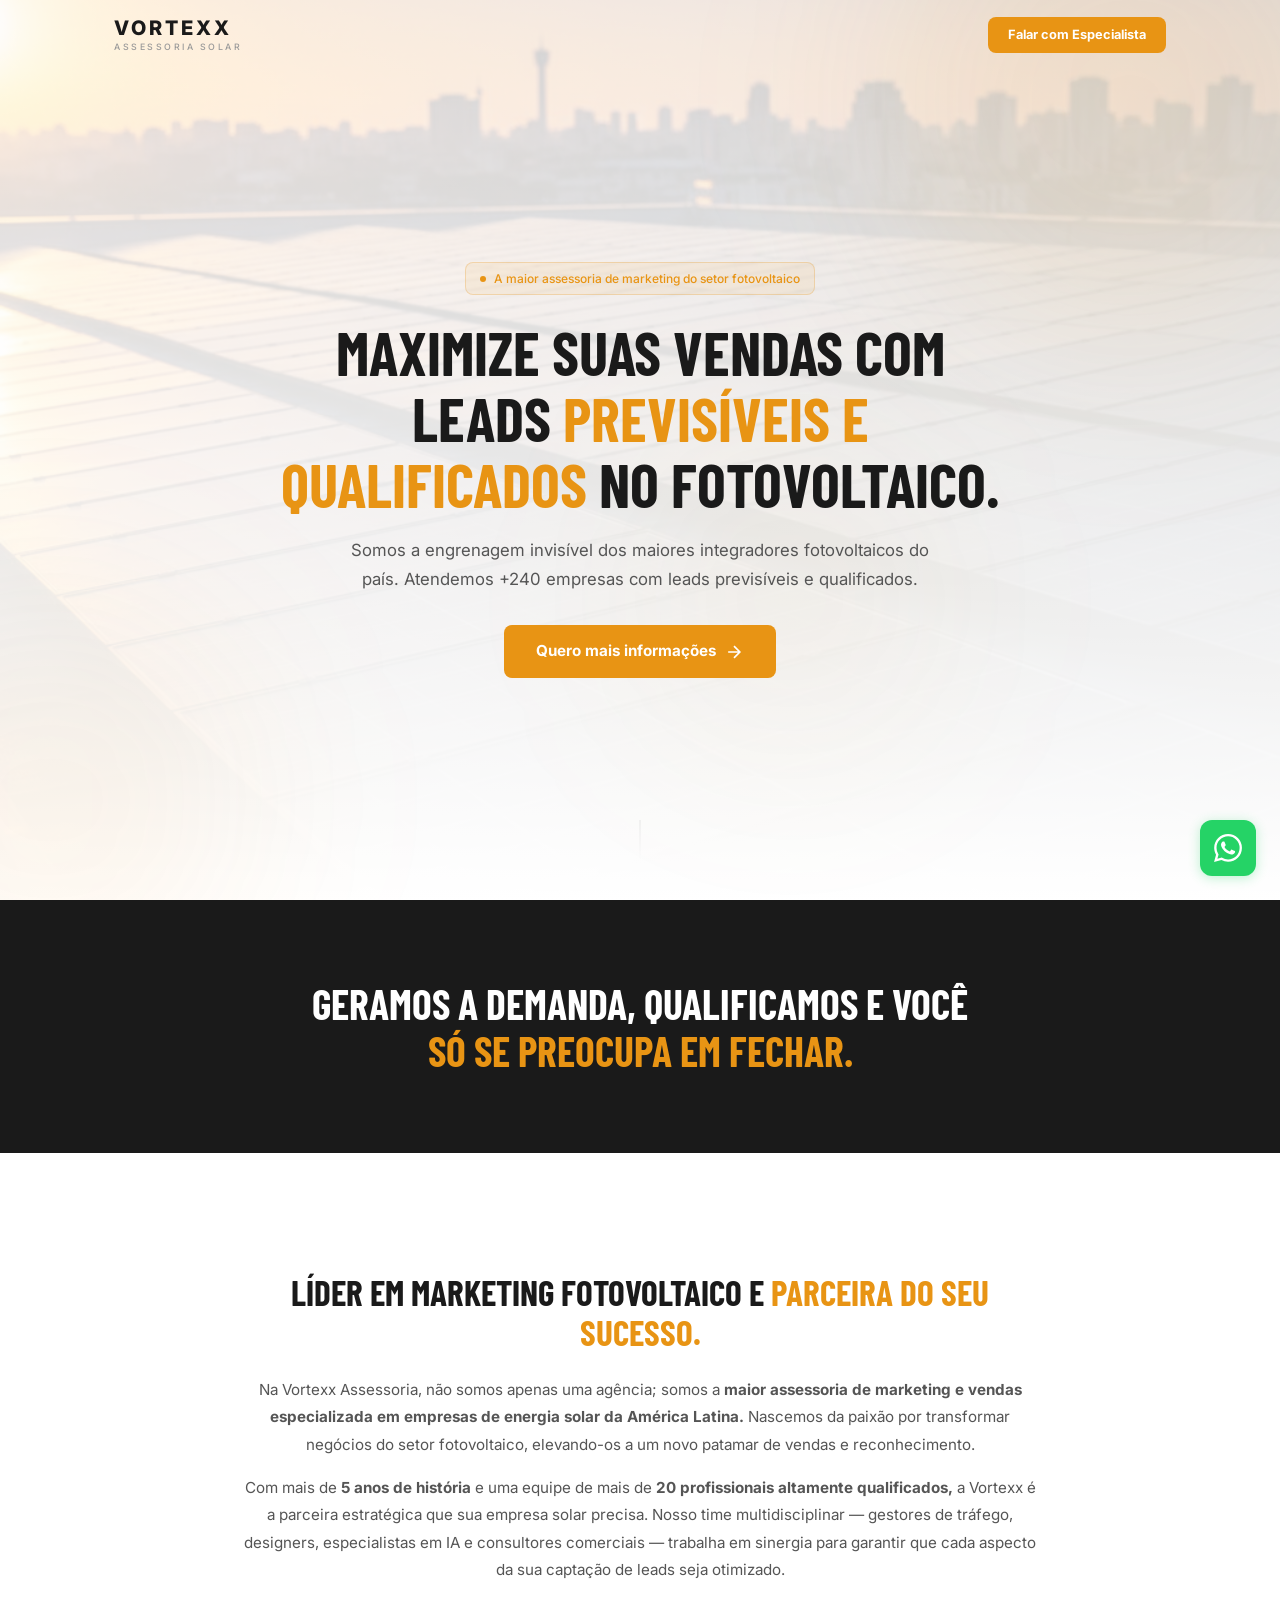
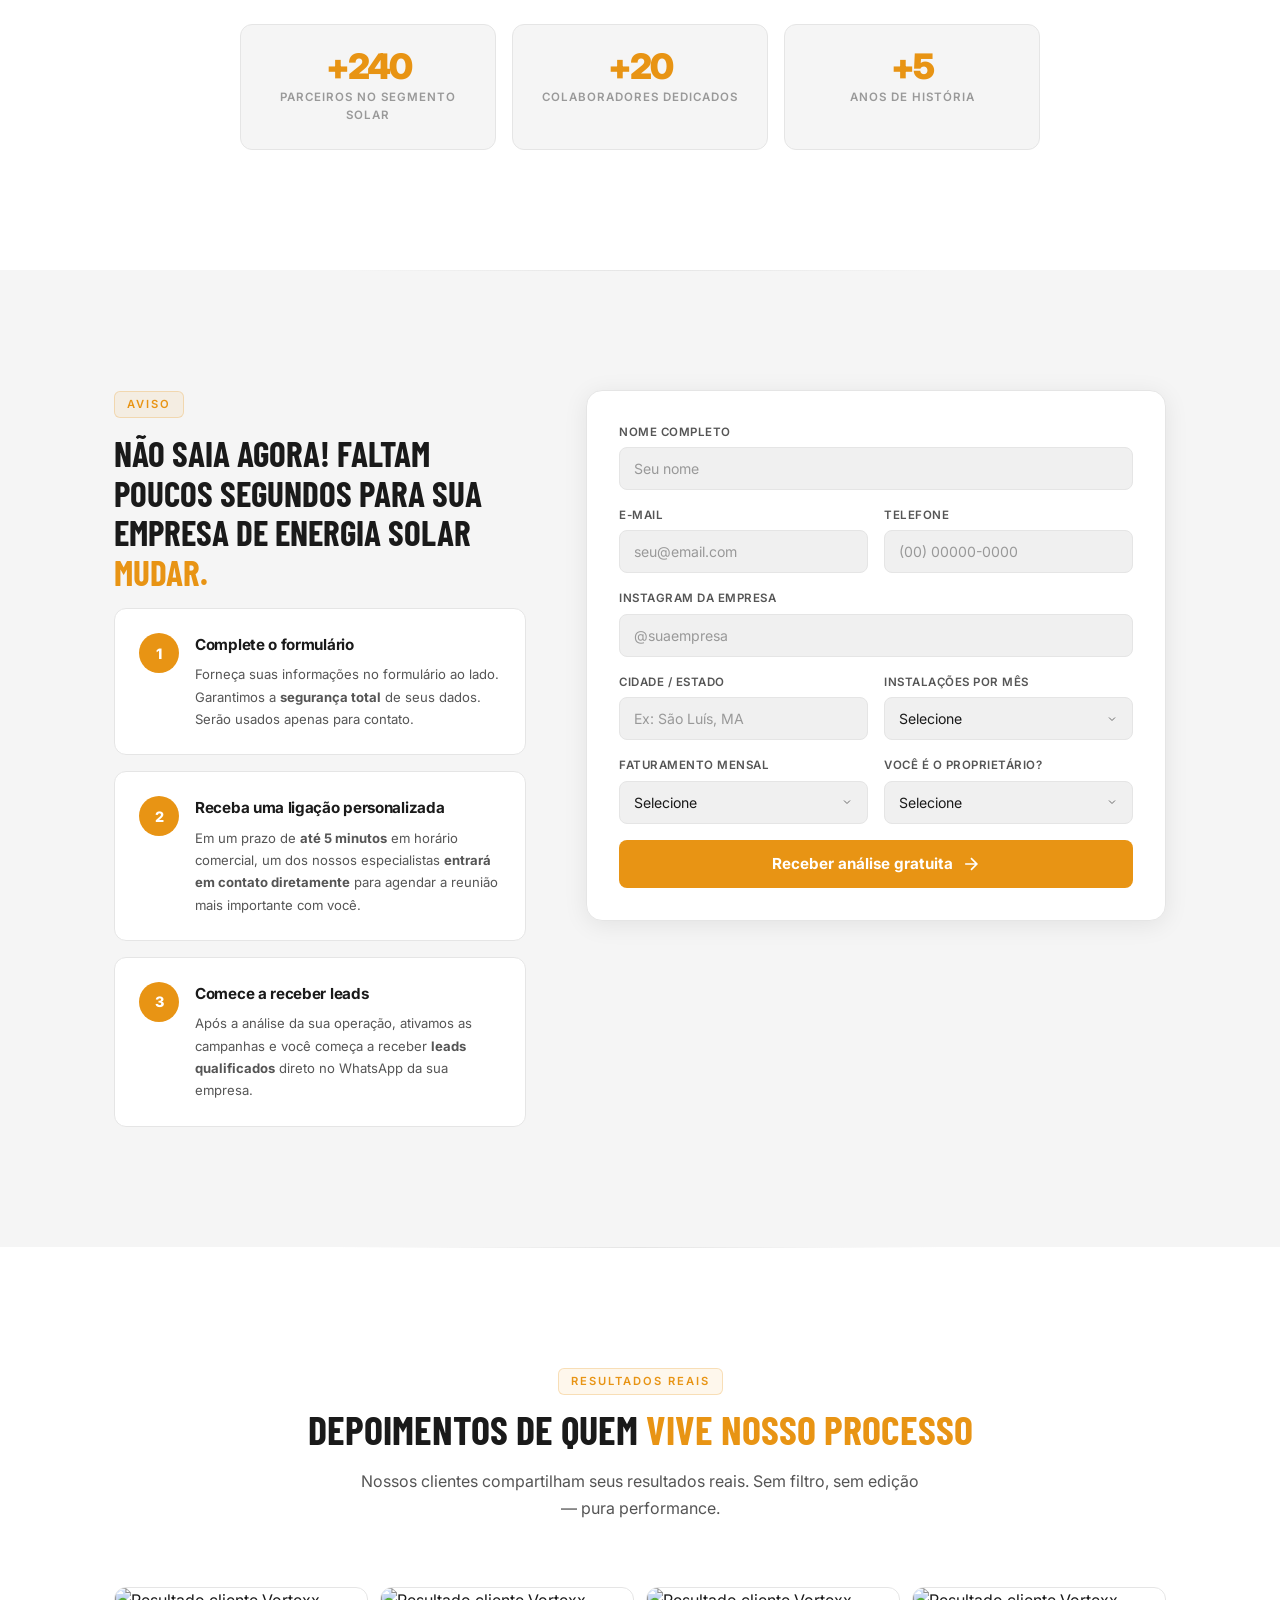
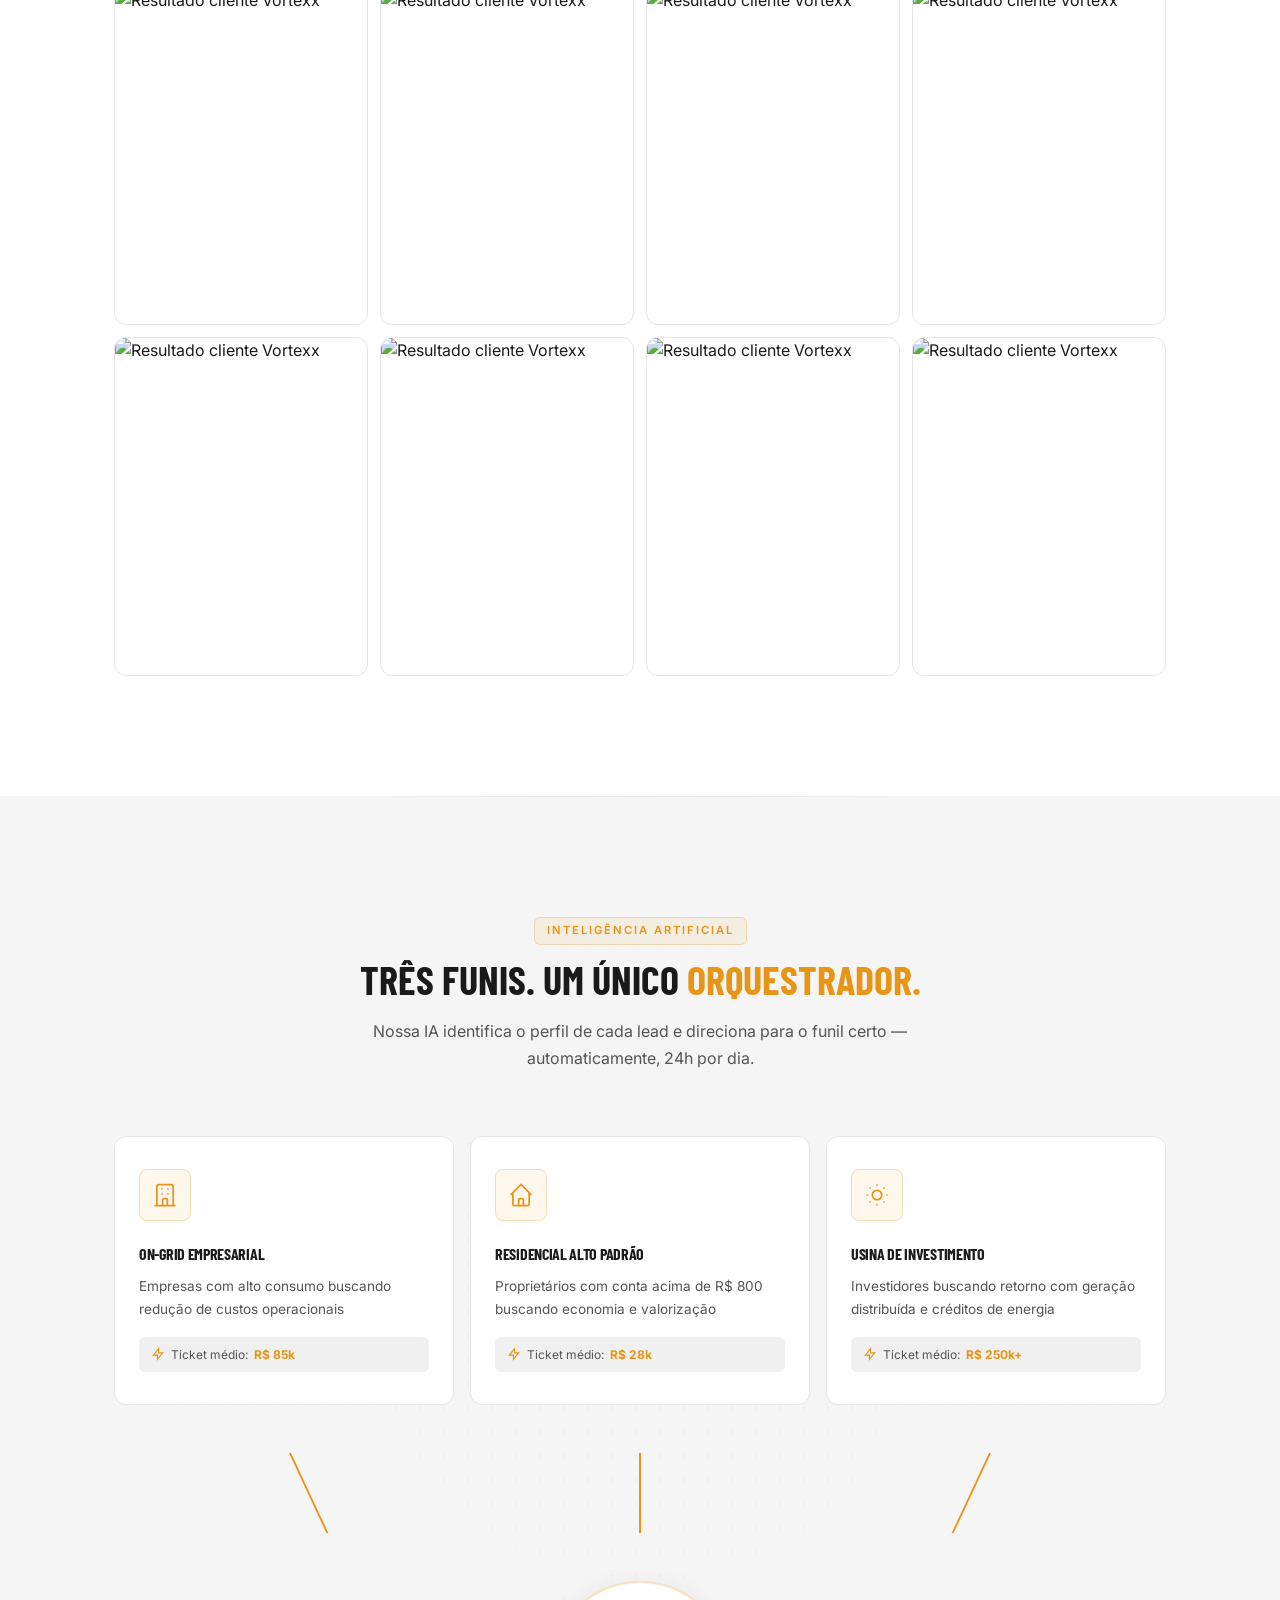
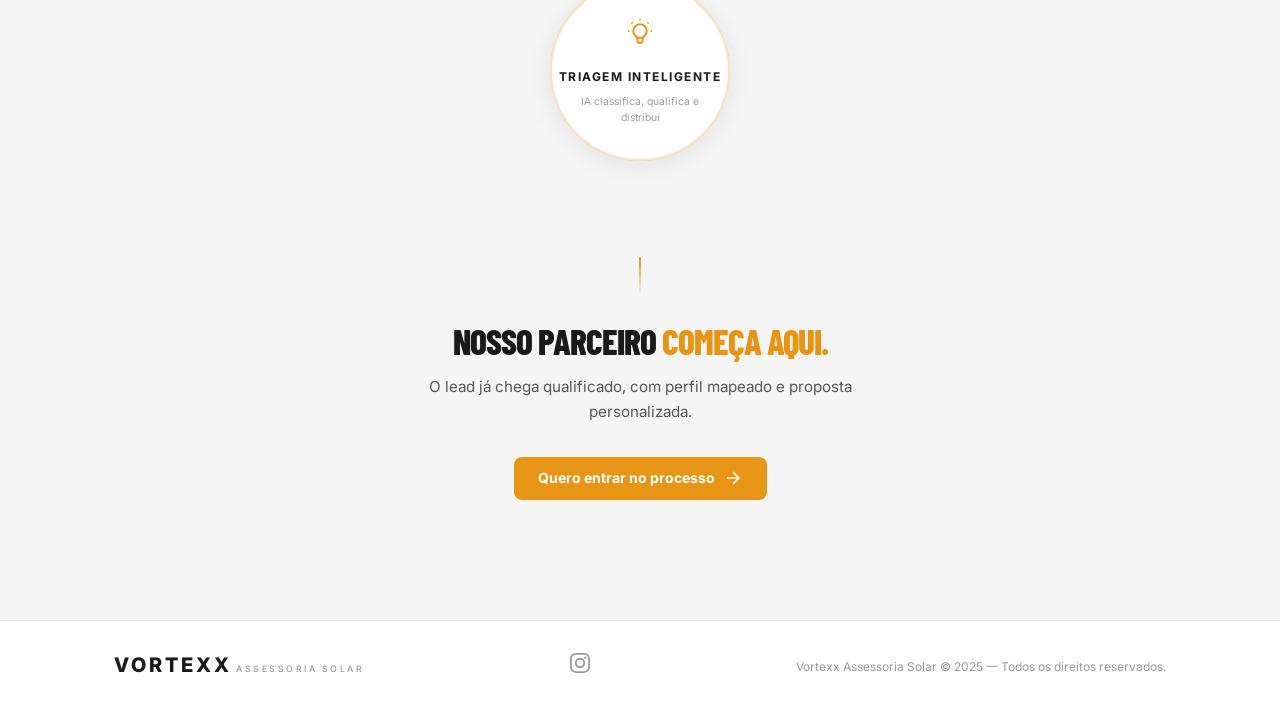
==== commit 376da46e: "fix: remove duplicate Lead event from form submit Lead event was firing both on form submit (script." ====
--- a/index.html
+++ b/index.html
@@ -9,6 +9,22 @@
     <link rel="preconnect" href="https://fonts.gstatic.com" crossorigin>
     <link href="https://fonts.googleapis.com/css2?family=Barlow+Condensed:ital,wght@0,600;0,700;0,800;0,900;1,700;1,800;1,900&family=Inter:wght@300;400;500;600;700;800;900&display=swap" rel="stylesheet">
     <link rel="stylesheet" href="style.css">
+
+    <!-- Meta Pixel Code -->
+    <script>
+    !function(f,b,e,v,n,t,s)
+    {if(f.fbq)return;n=f.fbq=function(){n.callMethod?
+    n.callMethod.apply(n,arguments):n.queue.push(arguments)};
+    if(!f._fbq)f._fbq=n;n.push=n;n.loaded=!0;n.version='2.0';
+    n.queue=[];t=b.createElement(e);t.async=!0;
+    t.src=v;s=b.getElementsByTagName(e)[0];
+    s.parentNode.insertBefore(t,s)}(window, document,'script',
+    'https://connect.facebook.net/en_US/fbevents.js');
+    fbq('init', '991766257361929');
+    fbq('track', 'PageView');
+    </script>
+    <noscript><img height="1" width="1" style="display:none" src="https://www.facebook.com/tr?id=991766257361929&ev=PageView&noscript=1"/></noscript>
+    <!-- End Meta Pixel Code -->
 </head>
 <body>
 
